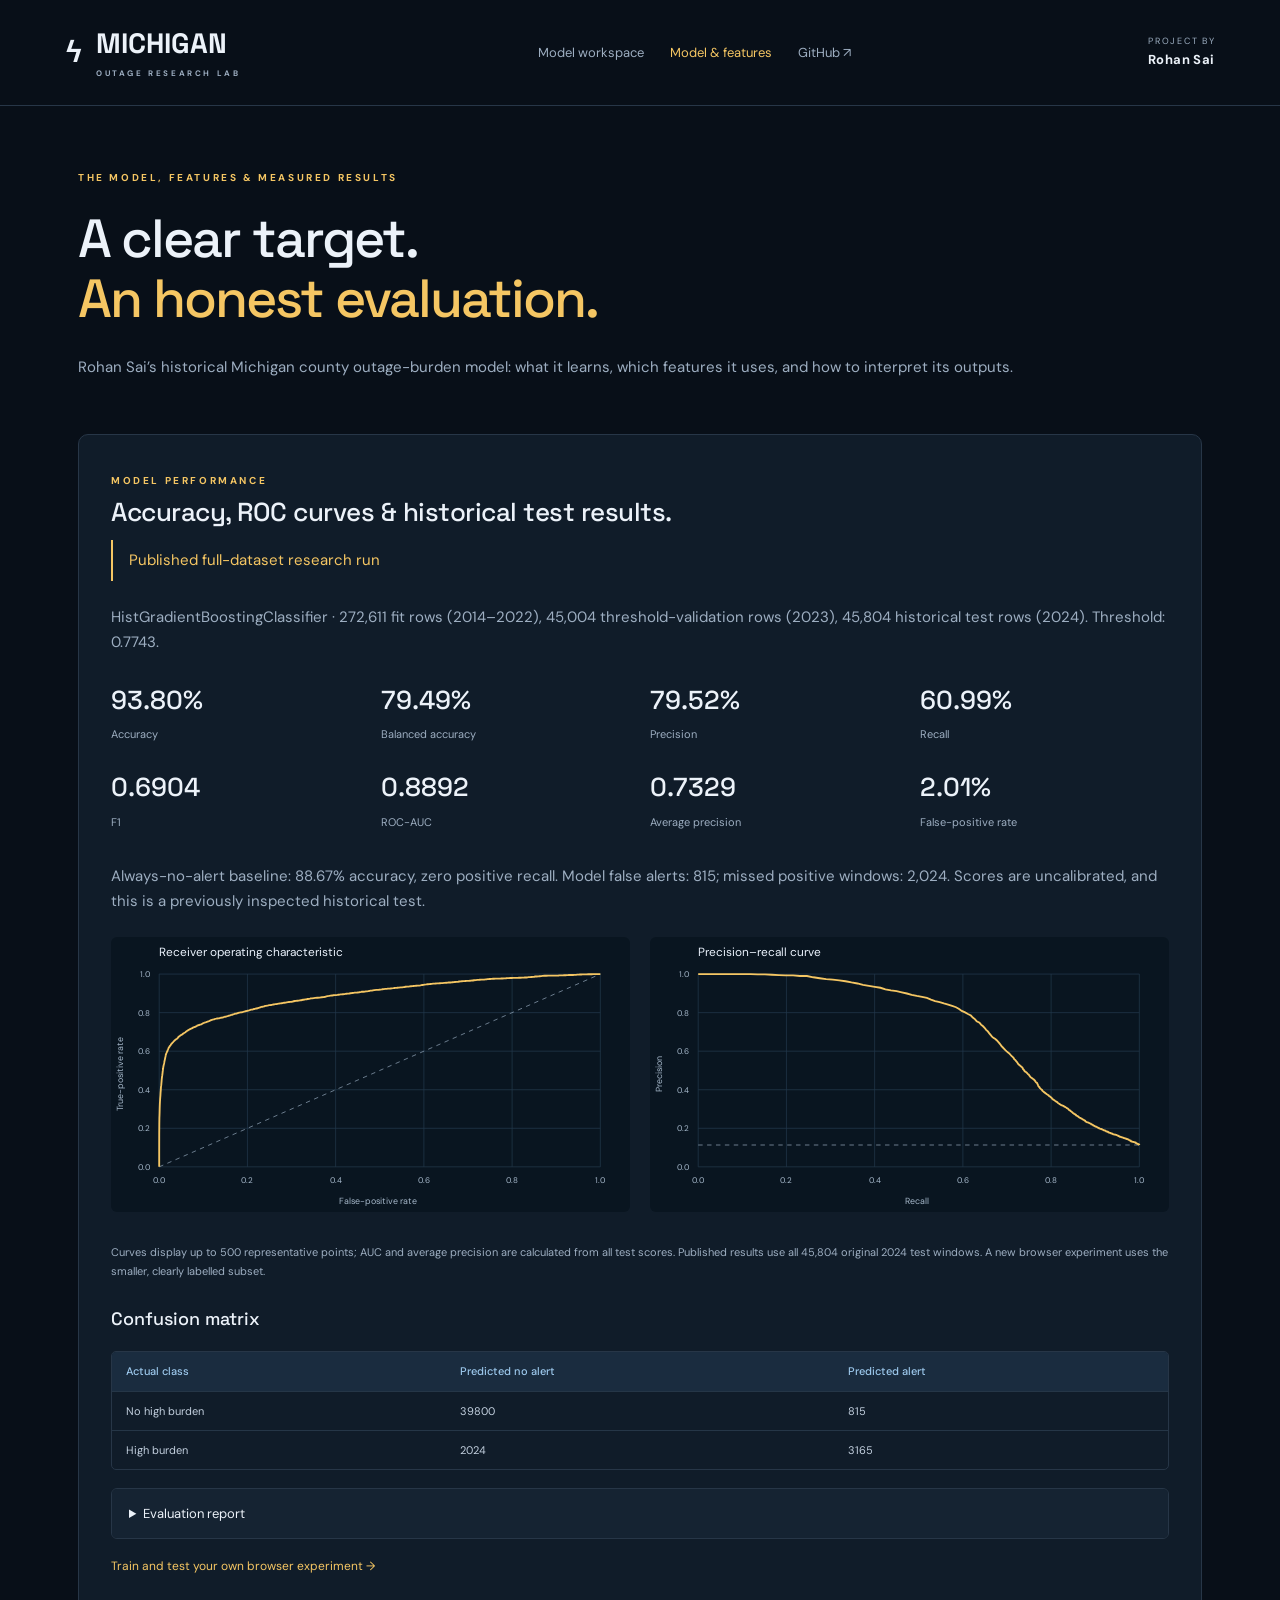
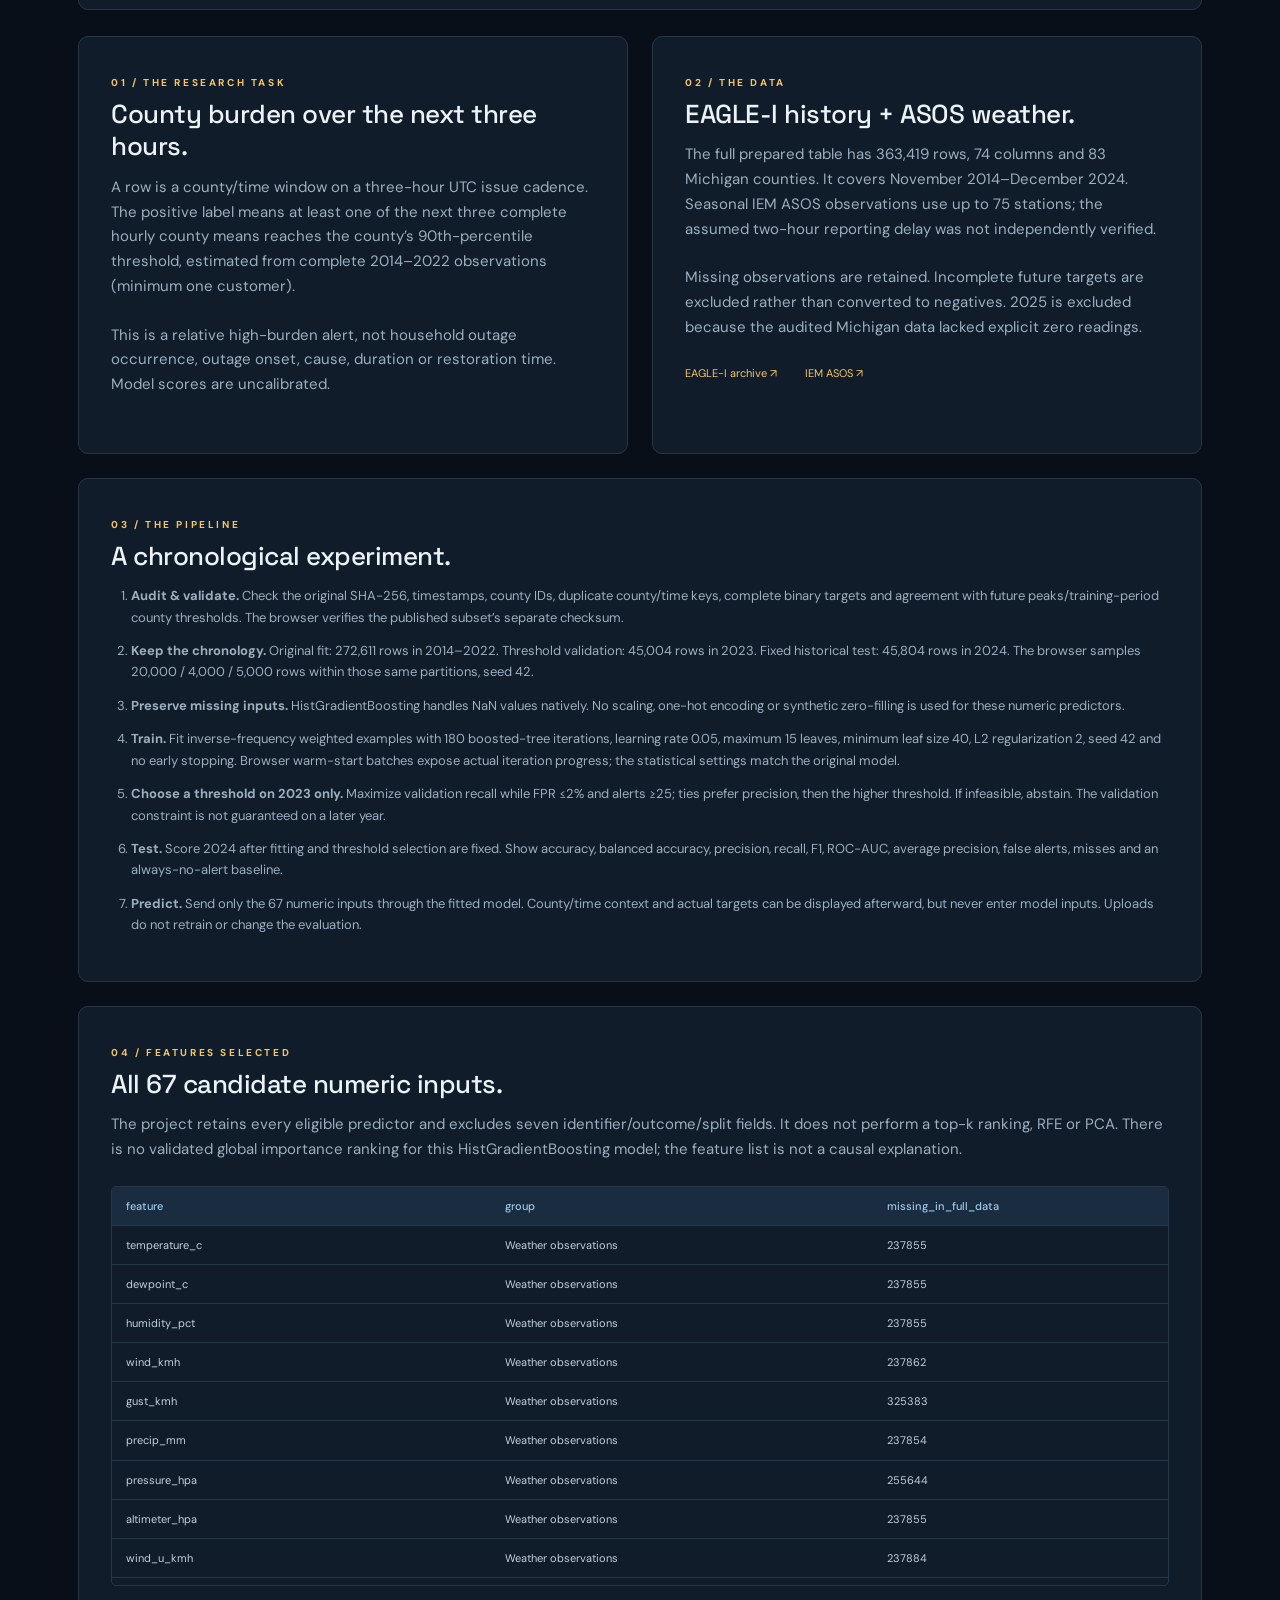
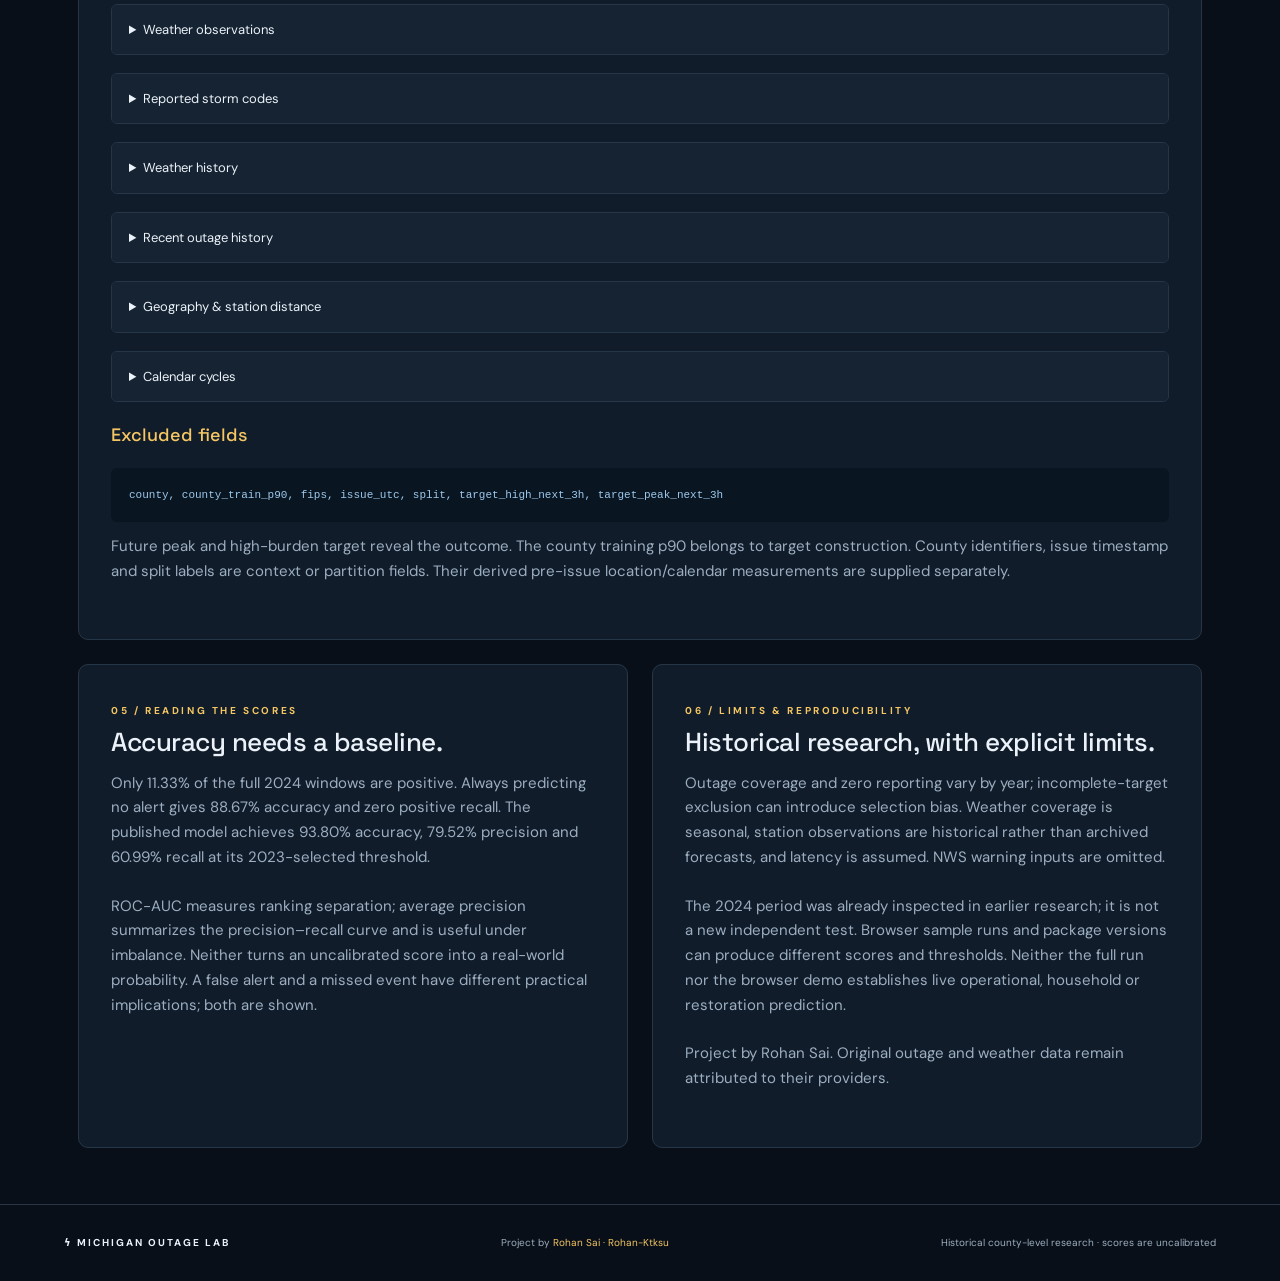
==== docs/model.html @ a51ce9d2 "feat: add Rohan Sai Michigan model workspace and evaluation page" ====
<!doctype html><html lang="en"><head><meta charset="utf-8"><meta name="viewport" content="width=device-width,initial-scale=1"><title>Model & Features · Michigan Outage Lab</title><meta name="description" content="Rohan Sai's Michigan model accuracy, ROC curves, features and evaluation protocol."><link rel="stylesheet" href="site.css"><script src="ui.js" defer></script><script src="model.js" defer></script></head><body><a class="skip" href="#main">Skip to content</a><header><a class="brand" href="./">ϟ <span>MICHIGAN<small>OUTAGE RESEARCH LAB</small></span></a><nav aria-label="Main navigation"><a href="./">Model workspace</a><a class="active" href="model.html">Model & features</a><a href="https://github.com/Rohan-Ktksu/michigan-powercut-model/tree/codex/guided-model-website">GitHub ↗</a></nav><div class="owner">PROJECT BY <b>Rohan Sai</b></div></header><main id="main"><section class="model-hero"><span class="eyebrow">THE MODEL, FEATURES & MEASURED RESULTS</span><h1>A clear target.<br><em>An honest evaluation.</em></h1><p>Rohan Sai’s historical Michigan county outage-burden model: what it learns, which features it uses, and how to interpret its outputs.</p></section>
<section class="panel" id="performance"><span class="eyebrow">MODEL PERFORMANCE</span><h2>Accuracy, ROC curves & historical test results.</h2><p class="success" id="saved-source">Loading results…</p><p id="saved-note"></p><div id="saved-content" hidden><div class="metrics" id="saved-metrics"></div><p id="saved-baseline"></p><div class="chart-pair"><div id="saved-roc"></div><div id="saved-pr"></div></div><p class="note">Curves display up to 500 representative points; AUC and average precision are calculated from all test scores. Published results use all 45,804 original 2024 test windows. A new browser experiment uses the smaller, clearly labelled subset.</p><h3>Confusion matrix</h3><div class="table-scroll" id="saved-confusion"></div><details><summary>Evaluation report</summary><pre class="report" id="saved-report"></pre></details><a class="text-link" href="./#training">Train and test your own browser experiment →</a></div></section>
<div class="article-grid"><section class="panel"><span class="eyebrow">01 / THE RESEARCH TASK</span><h2>County burden over the next three hours.</h2><p>A row is a county/time window on a three-hour UTC issue cadence. The positive label means at least one of the next three complete hourly county means reaches the county’s 90th-percentile threshold, estimated from complete 2014–2022 observations (minimum one customer).</p><p>This is a relative high-burden alert, not household outage occurrence, outage onset, cause, duration or restoration time. Model scores are uncalibrated.</p></section><section class="panel"><span class="eyebrow">02 / THE DATA</span><h2>EAGLE-I history + ASOS weather.</h2><p>The full prepared table has 363,419 rows, 74 columns and 83 Michigan counties. It covers November 2014–December 2024. Seasonal IEM ASOS observations use up to 75 stations; the assumed two-hour reporting delay was not independently verified.</p><p>Missing observations are retained. Incomplete future targets are excluded rather than converted to negatives. 2025 is excluded because the audited Michigan data lacked explicit zero readings.</p><div class="links"><a href="https://doi.org/10.6084/m9.figshare.24237376">EAGLE-I archive ↗</a><a href="https://mesonet.agron.iastate.edu/request/download.phtml">IEM ASOS ↗</a></div></section>
<section class="panel full"><span class="eyebrow">03 / THE PIPELINE</span><h2>A chronological experiment.</h2><ol><li><b>Audit & validate.</b> Check the original SHA-256, timestamps, county IDs, duplicate county/time keys, complete binary targets and agreement with future peaks/training-period county thresholds. The browser verifies the published subset’s separate checksum.</li><li><b>Keep the chronology.</b> Original fit: 272,611 rows in 2014–2022. Threshold validation: 45,004 rows in 2023. Fixed historical test: 45,804 rows in 2024. The browser samples 20,000 / 4,000 / 5,000 rows within those same partitions, seed 42.</li><li><b>Preserve missing inputs.</b> HistGradientBoosting handles NaN values natively. No scaling, one-hot encoding or synthetic zero-filling is used for these numeric predictors.</li><li><b>Train.</b> Fit inverse-frequency weighted examples with 180 boosted-tree iterations, learning rate 0.05, maximum 15 leaves, minimum leaf size 40, L2 regularization 2, seed 42 and no early stopping. Browser warm-start batches expose actual iteration progress; the statistical settings match the original model.</li><li><b>Choose a threshold on 2023 only.</b> Maximize validation recall while FPR ≤2% and alerts ≥25; ties prefer precision, then the higher threshold. If infeasible, abstain. The validation constraint is not guaranteed on a later year.</li><li><b>Test.</b> Score 2024 after fitting and threshold selection are fixed. Show accuracy, balanced accuracy, precision, recall, F1, ROC-AUC, average precision, false alerts, misses and an always-no-alert baseline.</li><li><b>Predict.</b> Send only the 67 numeric inputs through the fitted model. County/time context and actual targets can be displayed afterward, but never enter model inputs. Uploads do not retrain or change the evaluation.</li></ol></section>
<section class="panel full"><span class="eyebrow">04 / FEATURES SELECTED</span><h2>All 67 candidate numeric inputs.</h2><p>The project retains every eligible predictor and excludes seven identifier/outcome/split fields. It does not perform a top-k ranking, RFE or PCA. There is no validated global importance ranking for this HistGradientBoosting model; the feature list is not a causal explanation.</p><div class="table-scroll" id="features" tabindex="0">Loading feature schema…</div><div id="feature-groups"></div><h3>Excluded fields</h3><pre class="plain-code" id="excluded"></pre><p>Future peak and high-burden target reveal the outcome. The county training p90 belongs to target construction. County identifiers, issue timestamp and split labels are context or partition fields. Their derived pre-issue location/calendar measurements are supplied separately.</p></section>
<section class="panel"><span class="eyebrow">05 / READING THE SCORES</span><h2>Accuracy needs a baseline.</h2><p>Only 11.33% of the full 2024 windows are positive. Always predicting no alert gives 88.67% accuracy and zero positive recall. The published model achieves 93.80% accuracy, 79.52% precision and 60.99% recall at its 2023-selected threshold.</p><p>ROC-AUC measures ranking separation; average precision summarizes the precision–recall curve and is useful under imbalance. Neither turns an uncalibrated score into a real-world probability. A false alert and a missed event have different practical implications; both are shown.</p></section><section class="panel"><span class="eyebrow">06 / LIMITS & REPRODUCIBILITY</span><h2>Historical research, with explicit limits.</h2><p>Outage coverage and zero reporting vary by year; incomplete-target exclusion can introduce selection bias. Weather coverage is seasonal, station observations are historical rather than archived forecasts, and latency is assumed. NWS warning inputs are omitted.</p><p>The 2024 period was already inspected in earlier research; it is not a new independent test. Browser sample runs and package versions can produce different scores and thresholds. Neither the full run nor the browser demo establishes live operational, household or restoration prediction.</p><p>Project by Rohan Sai. Original outage and weather data remain attributed to their providers.</p></section></div></main><footer><span>ϟ MICHIGAN OUTAGE LAB</span><p>Project by <a href="https://github.com/Rohan-Ktksu">Rohan Sai · Rohan-Ktksu</a></p><p>Historical county-level research · scores are uncalibrated</p></footer></body></html>
---- docs/site.css ----
@import url('https://fonts.googleapis.com/css2?family=DM+Sans:wght@400;500;600;700&family=Space+Grotesk:wght@400;500;600;700&display=swap');
:root{--bg:#080f18;--panel:#101c29;--line:#273647;--muted:#9daec1;--ink:#ecf2f9;--teal:#64e6c3;--blue:#a6c5fd}*{box-sizing:border-box}html{scroll-behavior:smooth;scroll-padding-top:24px}body{margin:0;background:var(--bg);color:var(--ink);font-family:'DM Sans',system-ui,sans-serif;font-size:15px;line-height:1.65}a{color:var(--teal);text-decoration:none}a:hover{text-decoration:underline}button,a,input,select,summary{touch-action:manipulation}a:focus-visible,button:focus-visible,input:focus-visible,select:focus-visible,summary:focus-visible{outline:3px solid var(--teal);outline-offset:5px}header{max-width:1440px;margin:auto;display:flex;align-items:center;justify-content:space-between;gap:28px;padding:27px 5%;border-bottom:1px solid var(--line)}.brand{font-family:'Space Grotesk',sans-serif;display:flex;gap:14px;align-items:center;font-size:28px;color:var(--ink);font-weight:700;line-height:1.2}.brand small{display:block;font-family:'DM Sans',sans-serif;font-size:8px;letter-spacing:2.6px;color:var(--muted);margin-top:8px}nav{display:flex;gap:26px;font-size:13px}nav a{color:var(--muted)}nav a.active{color:var(--teal)}.owner{font-size:9px;letter-spacing:1.8px;color:var(--muted)}.owner b{display:block;color:var(--ink);font-size:13px;letter-spacing:.4px}main{max-width:1180px;padding:0 28px 56px;margin:auto}.hero{display:grid;grid-template-columns:1.45fr 1fr;gap:90px;padding:80px 0 66px;align-items:center}.eyebrow{font-size:10px;letter-spacing:2.6px;color:var(--teal);font-weight:700}h1,h2,h3,strong{font-family:'Space Grotesk',sans-serif}h1{font-size:clamp(38px,4.2vw,59px);line-height:1.12;letter-spacing:-2px;margin:20px 0 26px;font-weight:500}h1 em{font-style:normal;color:var(--teal)}p{color:var(--muted);margin:12px 0 24px}.hero p{max-width:540px;font-size:15px}.hero-card{background:linear-gradient(145deg,#172d38,#101b2a);border:1px solid #375358;border-radius:14px;padding:30px 34px;box-shadow:0 20px 90px #2ccbac0b}.stat{display:flex;align-items:center;gap:24px;padding:13px 0;border-bottom:1px solid #ffffff10}.stat strong{font-size:44px;font-weight:500;width:62px}.stat span{color:var(--muted);font-size:13px}.hero-card p{font-size:11px;margin:24px 0 0}.button,button{display:inline-flex;justify-content:space-between;align-items:center;gap:30px;border:1px solid transparent;border-radius:6px;background:var(--teal);color:#06251e;font:600 13px 'DM Sans',sans-serif;padding:13px 20px;cursor:pointer;text-decoration:none}.button:hover,button:hover:not(:disabled){filter:brightness(1.08);text-decoration:none}button:disabled{opacity:.38;cursor:not-allowed}.secondary{background:transparent;border-color:#526675;color:var(--ink)}.journey{list-style:none;display:grid;grid-template-columns:repeat(5,1fr);gap:16px;padding:20px 0 34px;margin:0}.journey li{border-top:2px solid var(--line);padding-top:16px;color:#a4b3c4;font-size:11px;letter-spacing:1px}.journey li span{display:block;font-size:13px;color:var(--ink);letter-spacing:0}.journey .current{border-color:var(--teal);color:var(--teal)}.panel{border:1px solid var(--line);border-radius:10px;background:var(--panel);padding:32px;margin:0 0 26px;scroll-margin-top:20px}.section-head{display:flex;gap:18px;align-items:center;margin-bottom:22px}.step{border:1px solid #3d645e;color:var(--teal);border-radius:8px;font:500 18px 'Space Grotesk',sans-serif;padding:9px 12px}.section-head .eyebrow{font-size:9px}h2{font-size:26px;font-weight:500;letter-spacing:-.5px;line-height:1.25;margin:4px 0 0}h3{font-size:18px;font-weight:500}.badge{margin-left:auto;font-size:8px;letter-spacing:1px;border:1px solid #3b515c;border-radius:5px;padding:6px 9px;color:var(--muted);white-space:nowrap}.metrics{display:grid;grid-template-columns:repeat(4,1fr);gap:20px;margin:24px 0 30px}.metrics strong{display:block;color:var(--ink);font-size:26px;font-weight:500}.metrics span{font-size:11px;color:var(--muted)}details{border:1px solid var(--line);border-radius:6px;margin:18px 0;overflow:hidden}summary{padding:14px 17px;cursor:pointer;font-size:13px;color:var(--ink);background:#152332}summary span{font-size:10px;color:var(--muted);margin-left:16px}details>p{padding:0 18px}details>img{display:block;background:white;width:calc(100% - 32px);height:auto;margin:16px}.table-scroll{overflow:auto;max-height:400px;border:1px solid var(--line);border-radius:5px}details .table-scroll{border-radius:0;border:0}table{width:100%;border-collapse:collapse;font-size:11px;white-space:nowrap}th{position:sticky;top:0;background:#1a2c3f;color:var(--blue);font-weight:500;text-align:left;padding:10px 14px;z-index:1}td{padding:10px 14px;border-top:1px solid #253647;color:#c3d0df}tr:hover td{background:#172b39}.links{display:flex;gap:28px;font-size:11px;margin-top:18px}.flow{display:flex;align-items:center;gap:12px;background:#0a1521;padding:18px;border-radius:7px;flex-wrap:wrap;margin:22px 0}.flow span{font-size:11px;color:#cbd9e8}.flow b{color:var(--teal)}.code-header{background:#192b3e;padding:12px 17px;display:flex;justify-content:space-between;align-items:center;font-size:9px;letter-spacing:1px;border:1px solid var(--line);border-radius:6px 6px 0 0}.code-frame{width:100%;height:390px;border:1px solid var(--line);border-top:0;border-radius:0 0 6px 6px;background:#08121c}.text-link{display:block;margin-top:16px;font-size:12px}.progress-box{margin:22px 0;padding:18px;border:1px solid #3d645e;border-radius:6px;background:#0b211f}.progress-box label{font-size:12px;display:block}progress{width:100%;height:10px;accent-color:var(--teal);margin:14px 0}.activity{font-size:11px;color:var(--muted);padding-left:20px;max-height:160px;overflow:auto}.activity li:last-child{color:var(--teal)}.success{color:var(--teal);border-left:2px solid var(--teal);padding:8px 16px}.form-grid{display:grid;grid-template-columns:2fr 2fr 1fr;gap:18px}label{font-size:11px;color:var(--muted)}input,select{width:100%;background:#091520;color:var(--ink);border:1px solid #3a4a5d;border-radius:5px;padding:11px;font-family:inherit;display:block;margin:6px 0 18px}input[type=file]{padding:10px}fieldset{border:0;padding:0;margin:0}fieldset:disabled{opacity:.45}.locked .step{border-color:var(--line);color:var(--muted)}.report{background:#091520;padding:20px;overflow:auto;font-size:11px;color:#c4d4e4;margin:0}.error{background:#3b1820;border:1px solid #b35165;color:#ffbdc8;padding:18px;border-radius:6px;white-space:pre-wrap}.note{font-size:11px;color:var(--muted)}footer{padding:30px 5%;border-top:1px solid var(--line);display:flex;gap:30px;align-items:center;justify-content:space-between;font-size:10px}footer span{font-weight:700;letter-spacing:2px}footer p{margin:0}.skip{position:absolute;left:-9999px}.skip:focus{left:15px;top:10px;background:var(--teal);color:#000;padding:10px;z-index:99}[hidden]{display:none!important}.model-hero{padding:58px 0 30px}.model-hero h1{max-width:780px}.article-grid{display:grid;grid-template-columns:1fr 1fr;gap:24px}.article-grid .panel{margin:0}.article-grid h3{color:var(--teal)}.article-grid ul,.article-grid ol{padding-left:20px;color:var(--muted);font-size:13px}.article-grid li{margin:12px 0}.plain-code{white-space:pre-wrap;overflow-wrap:anywhere;font-size:11px;color:var(--blue);background:#091520;padding:18px;border-radius:6px}.full{grid-column:1/-1}@media(max-width:900px){.hero{gap:35px;padding-top:50px}header{flex-wrap:wrap}nav{order:3;width:100%;justify-content:center}.owner{margin-left:auto}.metrics{grid-template-columns:repeat(2,1fr)}.badge{display:none}.article-grid{grid-template-columns:1fr}}@media(max-width:600px){main{padding:0 16px 30px}.hero{grid-template-columns:1fr;padding:42px 0 32px;gap:30px}.hero-card{padding:22px}.hero-card .stat{display:inline-flex;width:32%;gap:8px;flex-direction:column;align-items:flex-start;border:0}.stat strong{font-size:32px}.stat span{font-size:10px}.hero-card p{margin-top:12px}.hero p{font-size:13px}.panel{padding:22px 17px}.section-head{gap:12px}h2{font-size:22px}.section-head .eyebrow{font-size:8px;letter-spacing:1.5px}.journey{gap:8px}.journey li span{font-size:10px}.metrics{gap:16px}.metrics strong{font-size:23px}.form-grid{grid-template-columns:1fr}.links{flex-direction:column;gap:7px}.code-header{font-size:8px;gap:18px}.code-frame{height:320px}.owner{font-size:8px}.brand{font-size:23px}.brand small{font-size:7px}nav{gap:20px;font-size:11px}footer{flex-direction:column;gap:10px;align-items:flex-start}summary span{display:block;margin:4px 0 0}}

:root{--teal:#f5c663;--blue:#9dc9ed}.chart-pair{display:grid;grid-template-columns:1fr 1fr;gap:20px;margin:24px 0}.chart-pair>div{min-width:0}@media(max-width:800px){.chart-pair{grid-template-columns:1fr}}
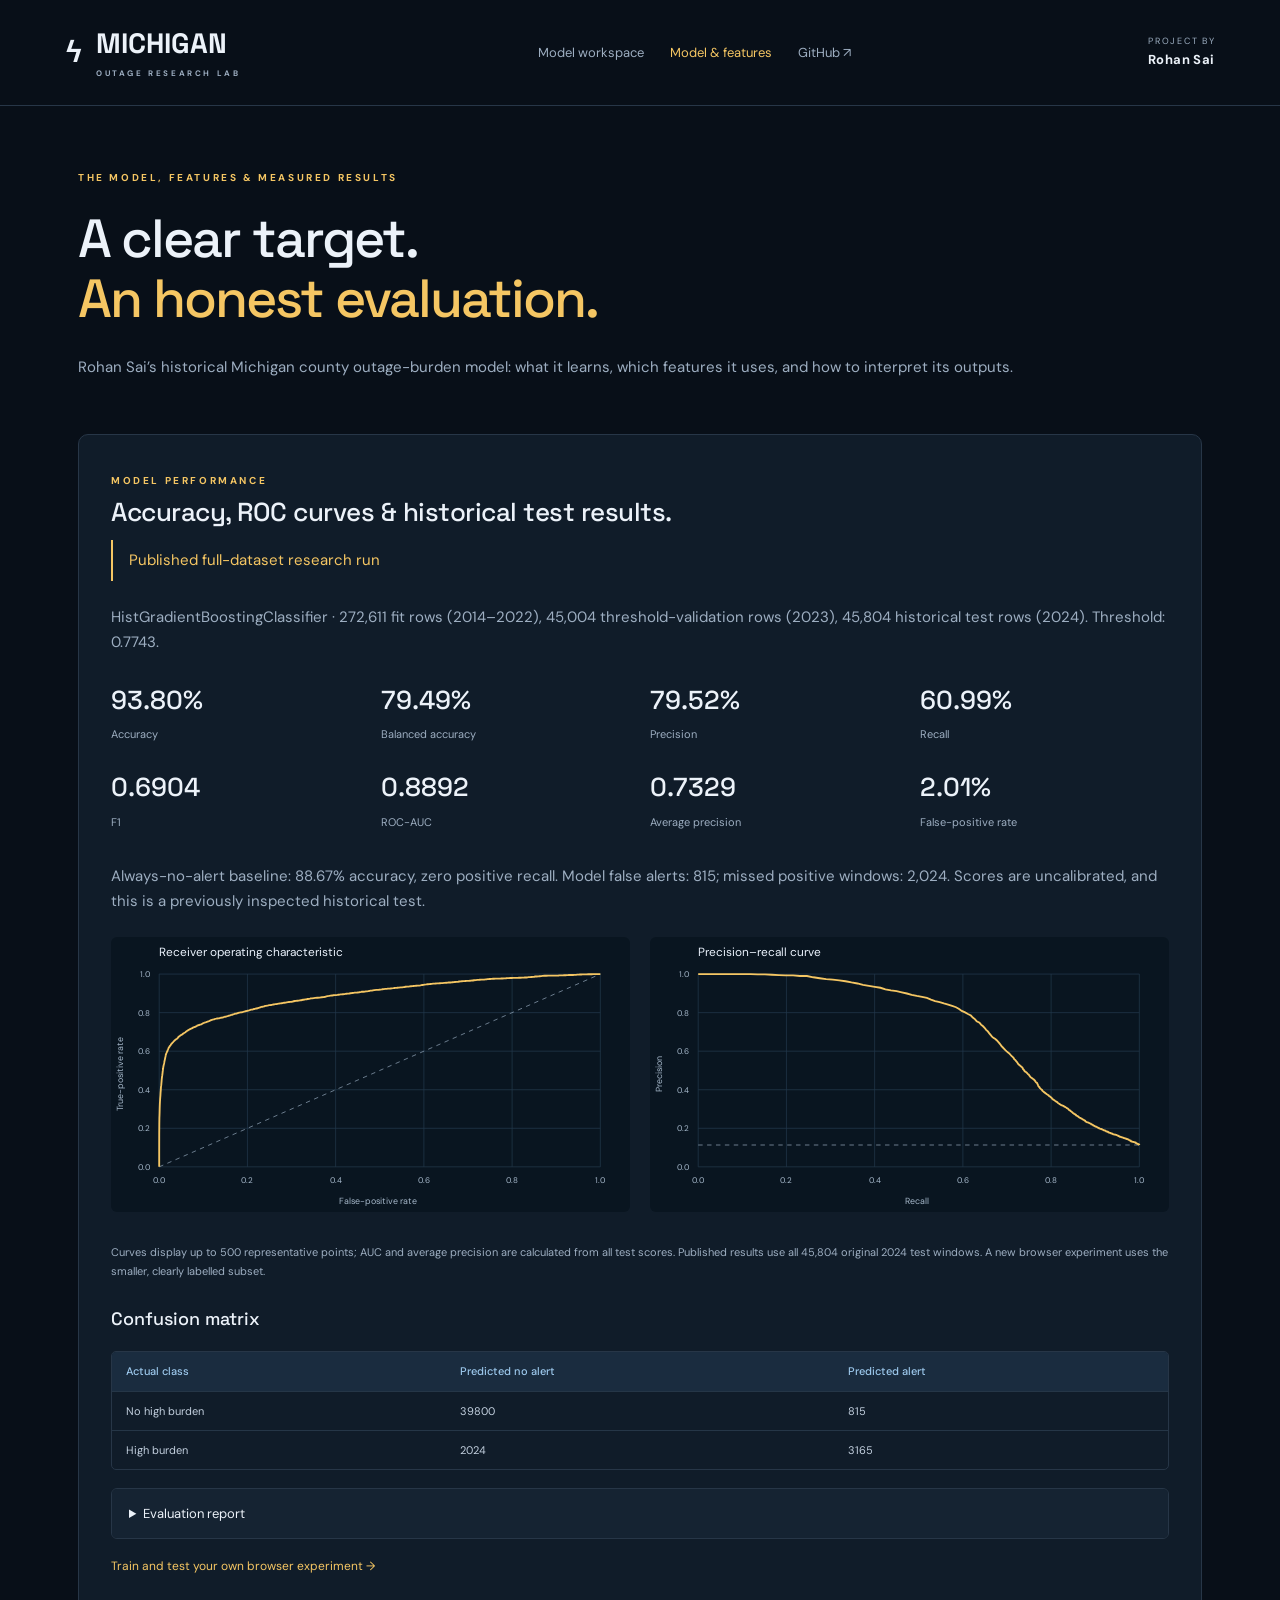
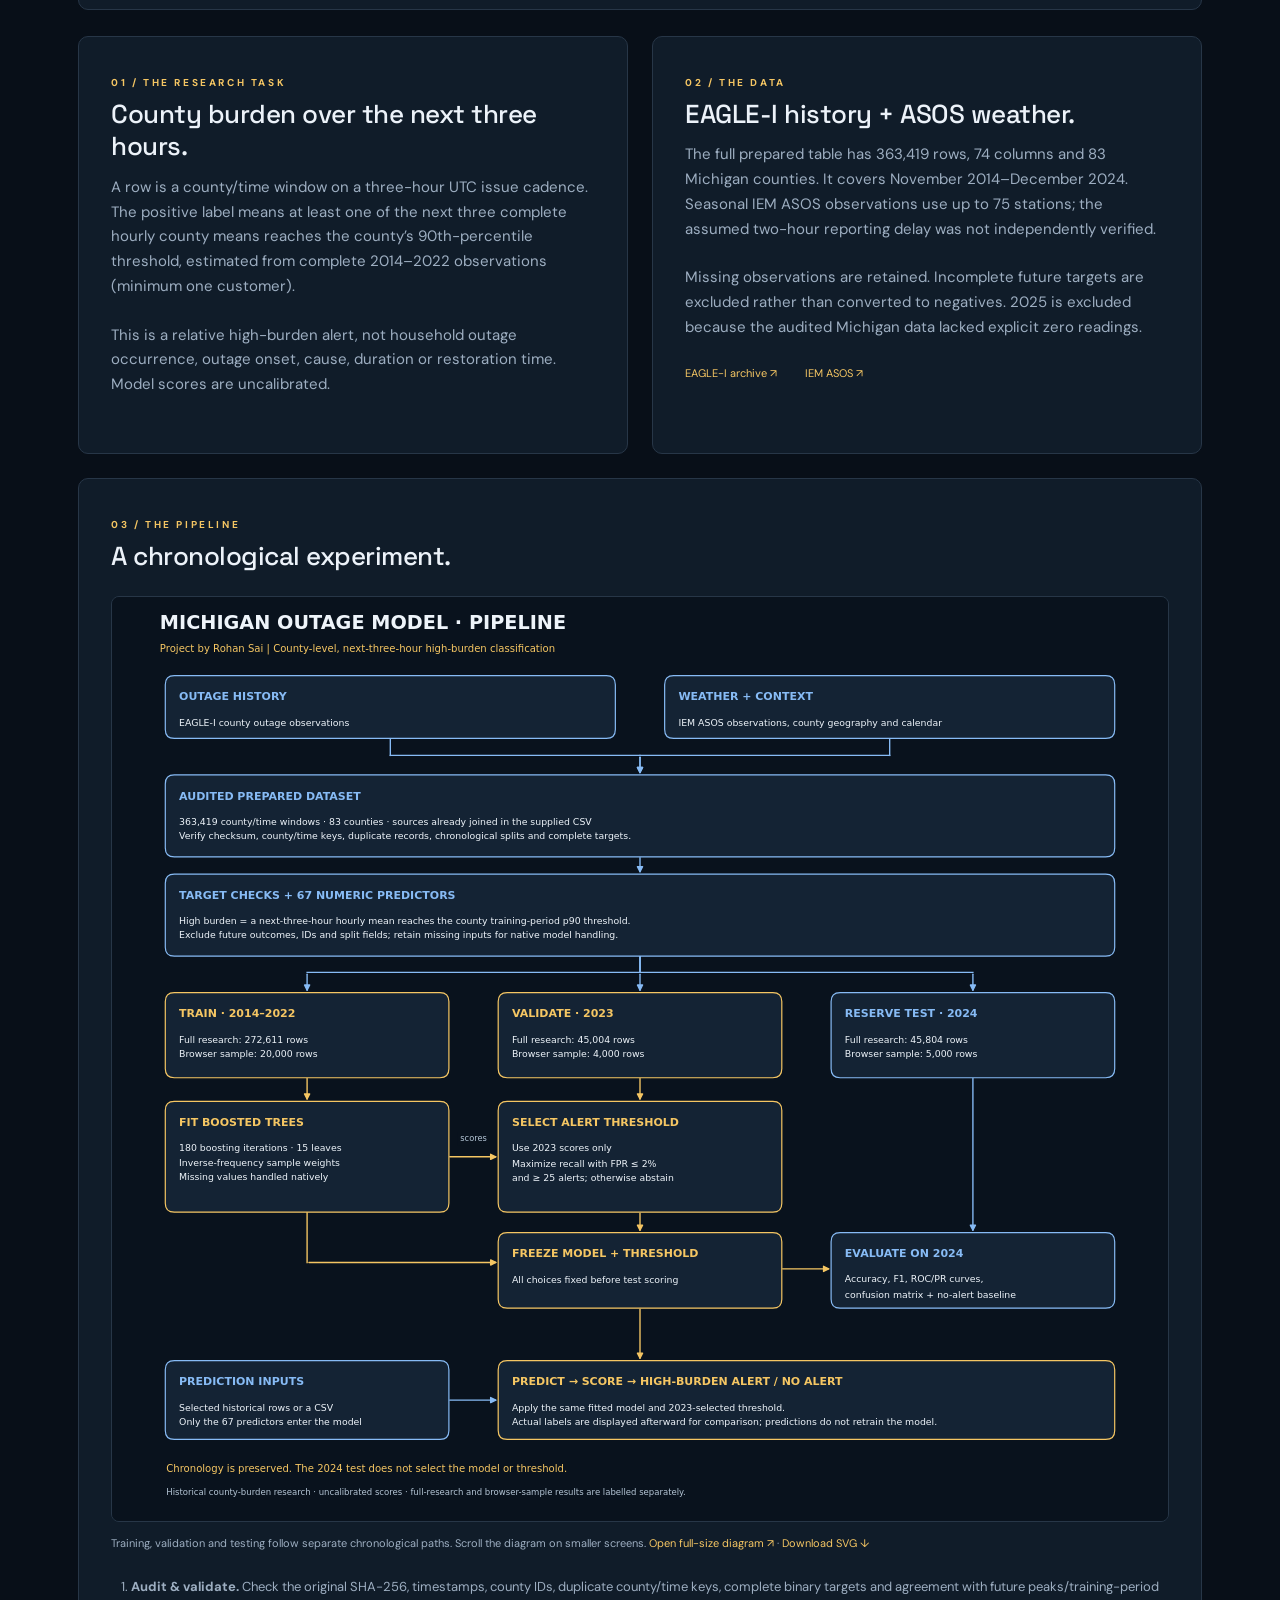
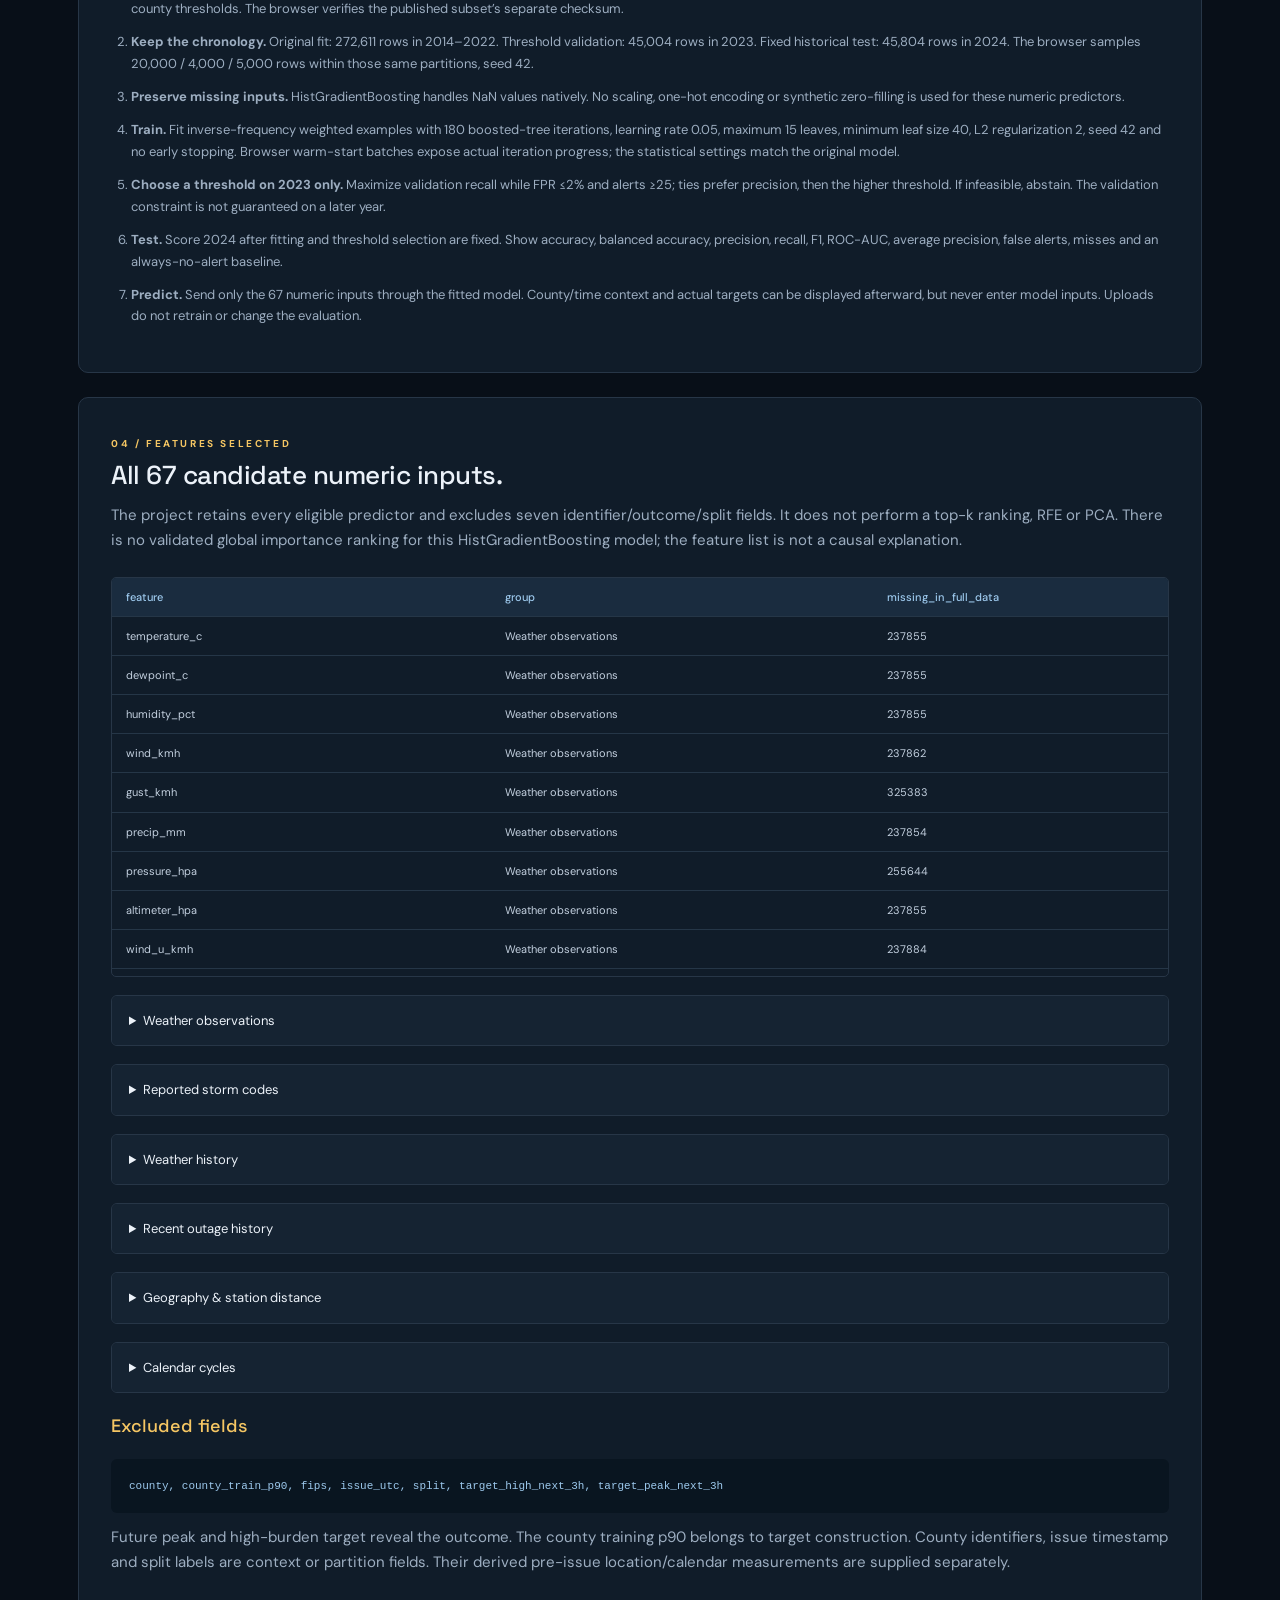
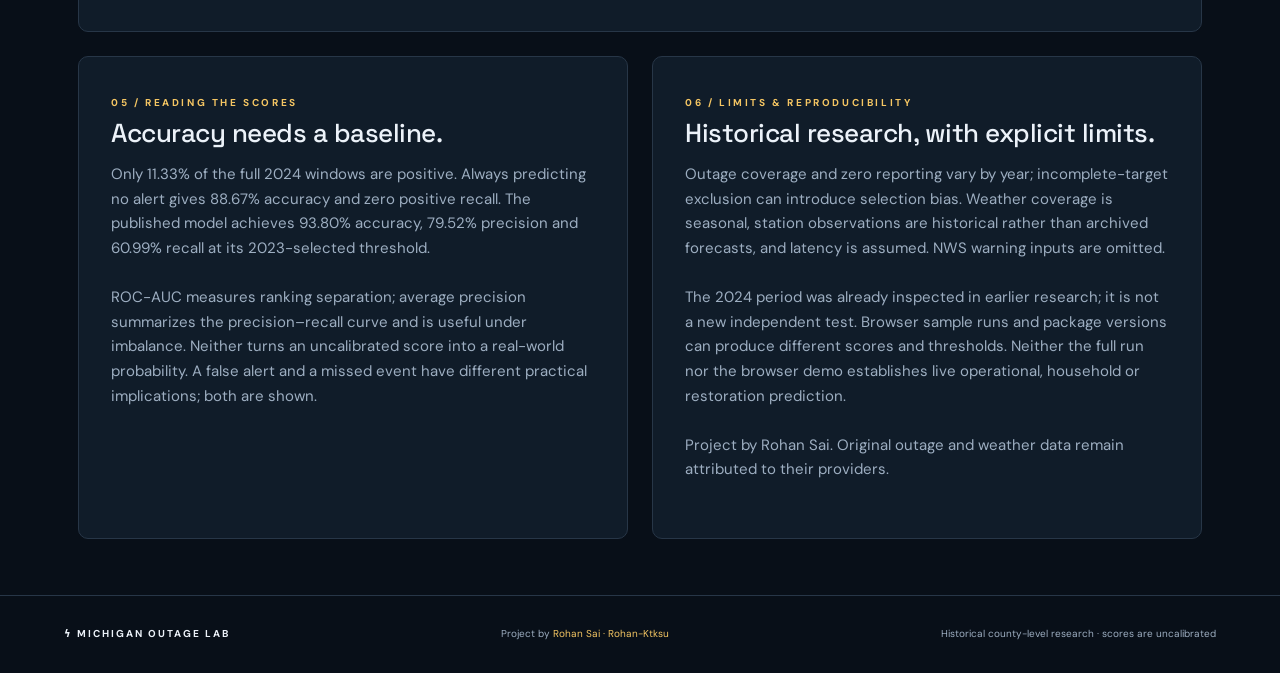
==== commit 496a8ba7: "Add Rohan Sai's chronological model pipeline diagram" ====
--- a/docs/model.html
+++ b/docs/model.html
@@ -1,6 +1,6 @@
-<!doctype html><html lang="en"><head><meta charset="utf-8"><meta name="viewport" content="width=device-width,initial-scale=1"><title>Model & Features · Michigan Outage Lab</title><meta name="description" content="Rohan Sai's Michigan model accuracy, ROC curves, features and evaluation protocol."><link rel="stylesheet" href="site.css"><script src="ui.js" defer></script><script src="model.js" defer></script></head><body><a class="skip" href="#main">Skip to content</a><header><a class="brand" href="./">ϟ <span>MICHIGAN<small>OUTAGE RESEARCH LAB</small></span></a><nav aria-label="Main navigation"><a href="./">Model workspace</a><a class="active" href="model.html">Model & features</a><a href="https://github.com/Rohan-Ktksu/michigan-powercut-model/tree/codex/guided-model-website">GitHub ↗</a></nav><div class="owner">PROJECT BY <b>Rohan Sai</b></div></header><main id="main"><section class="model-hero"><span class="eyebrow">THE MODEL, FEATURES & MEASURED RESULTS</span><h1>A clear target.<br><em>An honest evaluation.</em></h1><p>Rohan Sai’s historical Michigan county outage-burden model: what it learns, which features it uses, and how to interpret its outputs.</p></section>
+<!doctype html><html lang="en"><head><meta charset="utf-8"><meta name="viewport" content="width=device-width,initial-scale=1"><title>Model & Features · Michigan Outage Lab</title><meta name="description" content="Rohan Sai's Michigan model accuracy, ROC curves, features and evaluation protocol."><link rel="stylesheet" href="site.css"><script src="ui.js" defer></script><script src="model.js" defer></script></head><body><a class="skip" href="#main">Skip to content</a><header><a class="brand" href="./">ϟ <span>MICHIGAN<small>OUTAGE RESEARCH LAB</small></span></a><nav aria-label="Main navigation"><a href="./">Model workspace</a><a class="active" href="model.html">Model & features</a><a href="https://github.com/Rohan-Ktksu/michigan-powercut-model/tree/guided-model-website">GitHub ↗</a></nav><div class="owner">PROJECT BY <b>Rohan Sai</b></div></header><main id="main"><section class="model-hero"><span class="eyebrow">THE MODEL, FEATURES & MEASURED RESULTS</span><h1>A clear target.<br><em>An honest evaluation.</em></h1><p>Rohan Sai’s historical Michigan county outage-burden model: what it learns, which features it uses, and how to interpret its outputs.</p></section>
 <section class="panel" id="performance"><span class="eyebrow">MODEL PERFORMANCE</span><h2>Accuracy, ROC curves & historical test results.</h2><p class="success" id="saved-source">Loading results…</p><p id="saved-note"></p><div id="saved-content" hidden><div class="metrics" id="saved-metrics"></div><p id="saved-baseline"></p><div class="chart-pair"><div id="saved-roc"></div><div id="saved-pr"></div></div><p class="note">Curves display up to 500 representative points; AUC and average precision are calculated from all test scores. Published results use all 45,804 original 2024 test windows. A new browser experiment uses the smaller, clearly labelled subset.</p><h3>Confusion matrix</h3><div class="table-scroll" id="saved-confusion"></div><details><summary>Evaluation report</summary><pre class="report" id="saved-report"></pre></details><a class="text-link" href="./#training">Train and test your own browser experiment →</a></div></section>
 <div class="article-grid"><section class="panel"><span class="eyebrow">01 / THE RESEARCH TASK</span><h2>County burden over the next three hours.</h2><p>A row is a county/time window on a three-hour UTC issue cadence. The positive label means at least one of the next three complete hourly county means reaches the county’s 90th-percentile threshold, estimated from complete 2014–2022 observations (minimum one customer).</p><p>This is a relative high-burden alert, not household outage occurrence, outage onset, cause, duration or restoration time. Model scores are uncalibrated.</p></section><section class="panel"><span class="eyebrow">02 / THE DATA</span><h2>EAGLE-I history + ASOS weather.</h2><p>The full prepared table has 363,419 rows, 74 columns and 83 Michigan counties. It covers November 2014–December 2024. Seasonal IEM ASOS observations use up to 75 stations; the assumed two-hour reporting delay was not independently verified.</p><p>Missing observations are retained. Incomplete future targets are excluded rather than converted to negatives. 2025 is excluded because the audited Michigan data lacked explicit zero readings.</p><div class="links"><a href="https://doi.org/10.6084/m9.figshare.24237376">EAGLE-I archive ↗</a><a href="https://mesonet.agron.iastate.edu/request/download.phtml">IEM ASOS ↗</a></div></section>
-<section class="panel full"><span class="eyebrow">03 / THE PIPELINE</span><h2>A chronological experiment.</h2><ol><li><b>Audit & validate.</b> Check the original SHA-256, timestamps, county IDs, duplicate county/time keys, complete binary targets and agreement with future peaks/training-period county thresholds. The browser verifies the published subset’s separate checksum.</li><li><b>Keep the chronology.</b> Original fit: 272,611 rows in 2014–2022. Threshold validation: 45,004 rows in 2023. Fixed historical test: 45,804 rows in 2024. The browser samples 20,000 / 4,000 / 5,000 rows within those same partitions, seed 42.</li><li><b>Preserve missing inputs.</b> HistGradientBoosting handles NaN values natively. No scaling, one-hot encoding or synthetic zero-filling is used for these numeric predictors.</li><li><b>Train.</b> Fit inverse-frequency weighted examples with 180 boosted-tree iterations, learning rate 0.05, maximum 15 leaves, minimum leaf size 40, L2 regularization 2, seed 42 and no early stopping. Browser warm-start batches expose actual iteration progress; the statistical settings match the original model.</li><li><b>Choose a threshold on 2023 only.</b> Maximize validation recall while FPR ≤2% and alerts ≥25; ties prefer precision, then the higher threshold. If infeasible, abstain. The validation constraint is not guaranteed on a later year.</li><li><b>Test.</b> Score 2024 after fitting and threshold selection are fixed. Show accuracy, balanced accuracy, precision, recall, F1, ROC-AUC, average precision, false alerts, misses and an always-no-alert baseline.</li><li><b>Predict.</b> Send only the 67 numeric inputs through the fitted model. County/time context and actual targets can be displayed afterward, but never enter model inputs. Uploads do not retrain or change the evaluation.</li></ol></section>
+<section class="panel full" id="pipeline"><span class="eyebrow">03 / THE PIPELINE</span><h2>A chronological experiment.</h2><figure class="pipeline-diagram"><div class="pipeline-canvas" tabindex="0" role="region" aria-label="Scrollable model pipeline diagram"><img src="pipeline/michigan_pipeline.svg" alt="Michigan model pipeline: audited county and weather data, 67 predictors, chronological train/validation/test branches, boosted-tree fitting, validation-only threshold selection, historical evaluation, and prediction." loading="lazy"></div><figcaption>Training, validation and testing follow separate chronological paths. Scroll the diagram on smaller screens. <a href="pipeline/michigan_pipeline.svg" target="_blank" rel="noopener">Open full-size diagram ↗</a> · <a href="pipeline/michigan_pipeline.svg" download>Download SVG ↓</a></figcaption></figure><ol><li><b>Audit & validate.</b> Check the original SHA-256, timestamps, county IDs, duplicate county/time keys, complete binary targets and agreement with future peaks/training-period county thresholds. The browser verifies the published subset’s separate checksum.</li><li><b>Keep the chronology.</b> Original fit: 272,611 rows in 2014–2022. Threshold validation: 45,004 rows in 2023. Fixed historical test: 45,804 rows in 2024. The browser samples 20,000 / 4,000 / 5,000 rows within those same partitions, seed 42.</li><li><b>Preserve missing inputs.</b> HistGradientBoosting handles NaN values natively. No scaling, one-hot encoding or synthetic zero-filling is used for these numeric predictors.</li><li><b>Train.</b> Fit inverse-frequency weighted examples with 180 boosted-tree iterations, learning rate 0.05, maximum 15 leaves, minimum leaf size 40, L2 regularization 2, seed 42 and no early stopping. Browser warm-start batches expose actual iteration progress; the statistical settings match the original model.</li><li><b>Choose a threshold on 2023 only.</b> Maximize validation recall while FPR ≤2% and alerts ≥25; ties prefer precision, then the higher threshold. If infeasible, abstain. The validation constraint is not guaranteed on a later year.</li><li><b>Test.</b> Score 2024 after fitting and threshold selection are fixed. Show accuracy, balanced accuracy, precision, recall, F1, ROC-AUC, average precision, false alerts, misses and an always-no-alert baseline.</li><li><b>Predict.</b> Send only the 67 numeric inputs through the fitted model. County/time context and actual targets can be displayed afterward, but never enter model inputs. Uploads do not retrain or change the evaluation.</li></ol></section>
 <section class="panel full"><span class="eyebrow">04 / FEATURES SELECTED</span><h2>All 67 candidate numeric inputs.</h2><p>The project retains every eligible predictor and excludes seven identifier/outcome/split fields. It does not perform a top-k ranking, RFE or PCA. There is no validated global importance ranking for this HistGradientBoosting model; the feature list is not a causal explanation.</p><div class="table-scroll" id="features" tabindex="0">Loading feature schema…</div><div id="feature-groups"></div><h3>Excluded fields</h3><pre class="plain-code" id="excluded"></pre><p>Future peak and high-burden target reveal the outcome. The county training p90 belongs to target construction. County identifiers, issue timestamp and split labels are context or partition fields. Their derived pre-issue location/calendar measurements are supplied separately.</p></section>
 <section class="panel"><span class="eyebrow">05 / READING THE SCORES</span><h2>Accuracy needs a baseline.</h2><p>Only 11.33% of the full 2024 windows are positive. Always predicting no alert gives 88.67% accuracy and zero positive recall. The published model achieves 93.80% accuracy, 79.52% precision and 60.99% recall at its 2023-selected threshold.</p><p>ROC-AUC measures ranking separation; average precision summarizes the precision–recall curve and is useful under imbalance. Neither turns an uncalibrated score into a real-world probability. A false alert and a missed event have different practical implications; both are shown.</p></section><section class="panel"><span class="eyebrow">06 / LIMITS & REPRODUCIBILITY</span><h2>Historical research, with explicit limits.</h2><p>Outage coverage and zero reporting vary by year; incomplete-target exclusion can introduce selection bias. Weather coverage is seasonal, station observations are historical rather than archived forecasts, and latency is assumed. NWS warning inputs are omitted.</p><p>The 2024 period was already inspected in earlier research; it is not a new independent test. Browser sample runs and package versions can produce different scores and thresholds. Neither the full run nor the browser demo establishes live operational, household or restoration prediction.</p><p>Project by Rohan Sai. Original outage and weather data remain attributed to their providers.</p></section></div></main><footer><span>ϟ MICHIGAN OUTAGE LAB</span><p>Project by <a href="https://github.com/Rohan-Ktksu">Rohan Sai · Rohan-Ktksu</a></p><p>Historical county-level research · scores are uncalibrated</p></footer></body></html>
--- a/docs/site.css
+++ b/docs/site.css
@@ -2,3 +2,5 @@
 :root{--bg:#080f18;--panel:#101c29;--line:#273647;--muted:#9daec1;--ink:#ecf2f9;--teal:#64e6c3;--blue:#a6c5fd}*{box-sizing:border-box}html{scroll-behavior:smooth;scroll-padding-top:24px}body{margin:0;background:var(--bg);color:var(--ink);font-family:'DM Sans',system-ui,sans-serif;font-size:15px;line-height:1.65}a{color:var(--teal);text-decoration:none}a:hover{text-decoration:underline}button,a,input,select,summary{touch-action:manipulation}a:focus-visible,button:focus-visible,input:focus-visible,select:focus-visible,summary:focus-visible{outline:3px solid var(--teal);outline-offset:5px}header{max-width:1440px;margin:auto;display:flex;align-items:center;justify-content:space-between;gap:28px;padding:27px 5%;border-bottom:1px solid var(--line)}.brand{font-family:'Space Grotesk',sans-serif;display:flex;gap:14px;align-items:center;font-size:28px;color:var(--ink);font-weight:700;line-height:1.2}.brand small{display:block;font-family:'DM Sans',sans-serif;font-size:8px;letter-spacing:2.6px;color:var(--muted);margin-top:8px}nav{display:flex;gap:26px;font-size:13px}nav a{color:var(--muted)}nav a.active{color:var(--teal)}.owner{font-size:9px;letter-spacing:1.8px;color:var(--muted)}.owner b{display:block;color:var(--ink);font-size:13px;letter-spacing:.4px}main{max-width:1180px;padding:0 28px 56px;margin:auto}.hero{display:grid;grid-template-columns:1.45fr 1fr;gap:90px;padding:80px 0 66px;align-items:center}.eyebrow{font-size:10px;letter-spacing:2.6px;color:var(--teal);font-weight:700}h1,h2,h3,strong{font-family:'Space Grotesk',sans-serif}h1{font-size:clamp(38px,4.2vw,59px);line-height:1.12;letter-spacing:-2px;margin:20px 0 26px;font-weight:500}h1 em{font-style:normal;color:var(--teal)}p{color:var(--muted);margin:12px 0 24px}.hero p{max-width:540px;font-size:15px}.hero-card{background:linear-gradient(145deg,#172d38,#101b2a);border:1px solid #375358;border-radius:14px;padding:30px 34px;box-shadow:0 20px 90px #2ccbac0b}.stat{display:flex;align-items:center;gap:24px;padding:13px 0;border-bottom:1px solid #ffffff10}.stat strong{font-size:44px;font-weight:500;width:62px}.stat span{color:var(--muted);font-size:13px}.hero-card p{font-size:11px;margin:24px 0 0}.button,button{display:inline-flex;justify-content:space-between;align-items:center;gap:30px;border:1px solid transparent;border-radius:6px;background:var(--teal);color:#06251e;font:600 13px 'DM Sans',sans-serif;padding:13px 20px;cursor:pointer;text-decoration:none}.button:hover,button:hover:not(:disabled){filter:brightness(1.08);text-decoration:none}button:disabled{opacity:.38;cursor:not-allowed}.secondary{background:transparent;border-color:#526675;color:var(--ink)}.journey{list-style:none;display:grid;grid-template-columns:repeat(5,1fr);gap:16px;padding:20px 0 34px;margin:0}.journey li{border-top:2px solid var(--line);padding-top:16px;color:#a4b3c4;font-size:11px;letter-spacing:1px}.journey li span{display:block;font-size:13px;color:var(--ink);letter-spacing:0}.journey .current{border-color:var(--teal);color:var(--teal)}.panel{border:1px solid var(--line);border-radius:10px;background:var(--panel);padding:32px;margin:0 0 26px;scroll-margin-top:20px}.section-head{display:flex;gap:18px;align-items:center;margin-bottom:22px}.step{border:1px solid #3d645e;color:var(--teal);border-radius:8px;font:500 18px 'Space Grotesk',sans-serif;padding:9px 12px}.section-head .eyebrow{font-size:9px}h2{font-size:26px;font-weight:500;letter-spacing:-.5px;line-height:1.25;margin:4px 0 0}h3{font-size:18px;font-weight:500}.badge{margin-left:auto;font-size:8px;letter-spacing:1px;border:1px solid #3b515c;border-radius:5px;padding:6px 9px;color:var(--muted);white-space:nowrap}.metrics{display:grid;grid-template-columns:repeat(4,1fr);gap:20px;margin:24px 0 30px}.metrics strong{display:block;color:var(--ink);font-size:26px;font-weight:500}.metrics span{font-size:11px;color:var(--muted)}details{border:1px solid var(--line);border-radius:6px;margin:18px 0;overflow:hidden}summary{padding:14px 17px;cursor:pointer;font-size:13px;color:var(--ink);background:#152332}summary span{font-size:10px;color:var(--muted);margin-left:16px}details>p{padding:0 18px}details>img{display:block;background:white;width:calc(100% - 32px);height:auto;margin:16px}.table-scroll{overflow:auto;max-height:400px;border:1px solid var(--line);border-radius:5px}details .table-scroll{border-radius:0;border:0}table{width:100%;border-collapse:collapse;font-size:11px;white-space:nowrap}th{position:sticky;top:0;background:#1a2c3f;color:var(--blue);font-weight:500;text-align:left;padding:10px 14px;z-index:1}td{padding:10px 14px;border-top:1px solid #253647;color:#c3d0df}tr:hover td{background:#172b39}.links{display:flex;gap:28px;font-size:11px;margin-top:18px}.flow{display:flex;align-items:center;gap:12px;background:#0a1521;padding:18px;border-radius:7px;flex-wrap:wrap;margin:22px 0}.flow span{font-size:11px;color:#cbd9e8}.flow b{color:var(--teal)}.code-header{background:#192b3e;padding:12px 17px;display:flex;justify-content:space-between;align-items:center;font-size:9px;letter-spacing:1px;border:1px solid var(--line);border-radius:6px 6px 0 0}.code-frame{width:100%;height:390px;border:1px solid var(--line);border-top:0;border-radius:0 0 6px 6px;background:#08121c}.text-link{display:block;margin-top:16px;font-size:12px}.progress-box{margin:22px 0;padding:18px;border:1px solid #3d645e;border-radius:6px;background:#0b211f}.progress-box label{font-size:12px;display:block}progress{width:100%;height:10px;accent-color:var(--teal);margin:14px 0}.activity{font-size:11px;color:var(--muted);padding-left:20px;max-height:160px;overflow:auto}.activity li:last-child{color:var(--teal)}.success{color:var(--teal);border-left:2px solid var(--teal);padding:8px 16px}.form-grid{display:grid;grid-template-columns:2fr 2fr 1fr;gap:18px}label{font-size:11px;color:var(--muted)}input,select{width:100%;background:#091520;color:var(--ink);border:1px solid #3a4a5d;border-radius:5px;padding:11px;font-family:inherit;display:block;margin:6px 0 18px}input[type=file]{padding:10px}fieldset{border:0;padding:0;margin:0}fieldset:disabled{opacity:.45}.locked .step{border-color:var(--line);color:var(--muted)}.report{background:#091520;padding:20px;overflow:auto;font-size:11px;color:#c4d4e4;margin:0}.error{background:#3b1820;border:1px solid #b35165;color:#ffbdc8;padding:18px;border-radius:6px;white-space:pre-wrap}.note{font-size:11px;color:var(--muted)}footer{padding:30px 5%;border-top:1px solid var(--line);display:flex;gap:30px;align-items:center;justify-content:space-between;font-size:10px}footer span{font-weight:700;letter-spacing:2px}footer p{margin:0}.skip{position:absolute;left:-9999px}.skip:focus{left:15px;top:10px;background:var(--teal);color:#000;padding:10px;z-index:99}[hidden]{display:none!important}.model-hero{padding:58px 0 30px}.model-hero h1{max-width:780px}.article-grid{display:grid;grid-template-columns:1fr 1fr;gap:24px}.article-grid .panel{margin:0}.article-grid h3{color:var(--teal)}.article-grid ul,.article-grid ol{padding-left:20px;color:var(--muted);font-size:13px}.article-grid li{margin:12px 0}.plain-code{white-space:pre-wrap;overflow-wrap:anywhere;font-size:11px;color:var(--blue);background:#091520;padding:18px;border-radius:6px}.full{grid-column:1/-1}@media(max-width:900px){.hero{gap:35px;padding-top:50px}header{flex-wrap:wrap}nav{order:3;width:100%;justify-content:center}.owner{margin-left:auto}.metrics{grid-template-columns:repeat(2,1fr)}.badge{display:none}.article-grid{grid-template-columns:1fr}}@media(max-width:600px){main{padding:0 16px 30px}.hero{grid-template-columns:1fr;padding:42px 0 32px;gap:30px}.hero-card{padding:22px}.hero-card .stat{display:inline-flex;width:32%;gap:8px;flex-direction:column;align-items:flex-start;border:0}.stat strong{font-size:32px}.stat span{font-size:10px}.hero-card p{margin-top:12px}.hero p{font-size:13px}.panel{padding:22px 17px}.section-head{gap:12px}h2{font-size:22px}.section-head .eyebrow{font-size:8px;letter-spacing:1.5px}.journey{gap:8px}.journey li span{font-size:10px}.metrics{gap:16px}.metrics strong{font-size:23px}.form-grid{grid-template-columns:1fr}.links{flex-direction:column;gap:7px}.code-header{font-size:8px;gap:18px}.code-frame{height:320px}.owner{font-size:8px}.brand{font-size:23px}.brand small{font-size:7px}nav{gap:20px;font-size:11px}footer{flex-direction:column;gap:10px;align-items:flex-start}summary span{display:block;margin:4px 0 0}}
 
 :root{--teal:#f5c663;--blue:#9dc9ed}.chart-pair{display:grid;grid-template-columns:1fr 1fr;gap:20px;margin:24px 0}.chart-pair>div{min-width:0}@media(max-width:800px){.chart-pair{grid-template-columns:1fr}}
+
+.pipeline-diagram{margin:24px 0}.pipeline-canvas{overflow-x:auto}.pipeline-canvas:focus-visible{outline:2px solid var(--teal);outline-offset:4px}.pipeline-diagram img{display:block;width:100%;min-width:900px;height:auto;border:1px solid var(--line);border-radius:8px}.pipeline-diagram figcaption{font-size:11px;color:var(--muted);margin-top:12px}.pipeline-diagram figcaption a{white-space:nowrap}
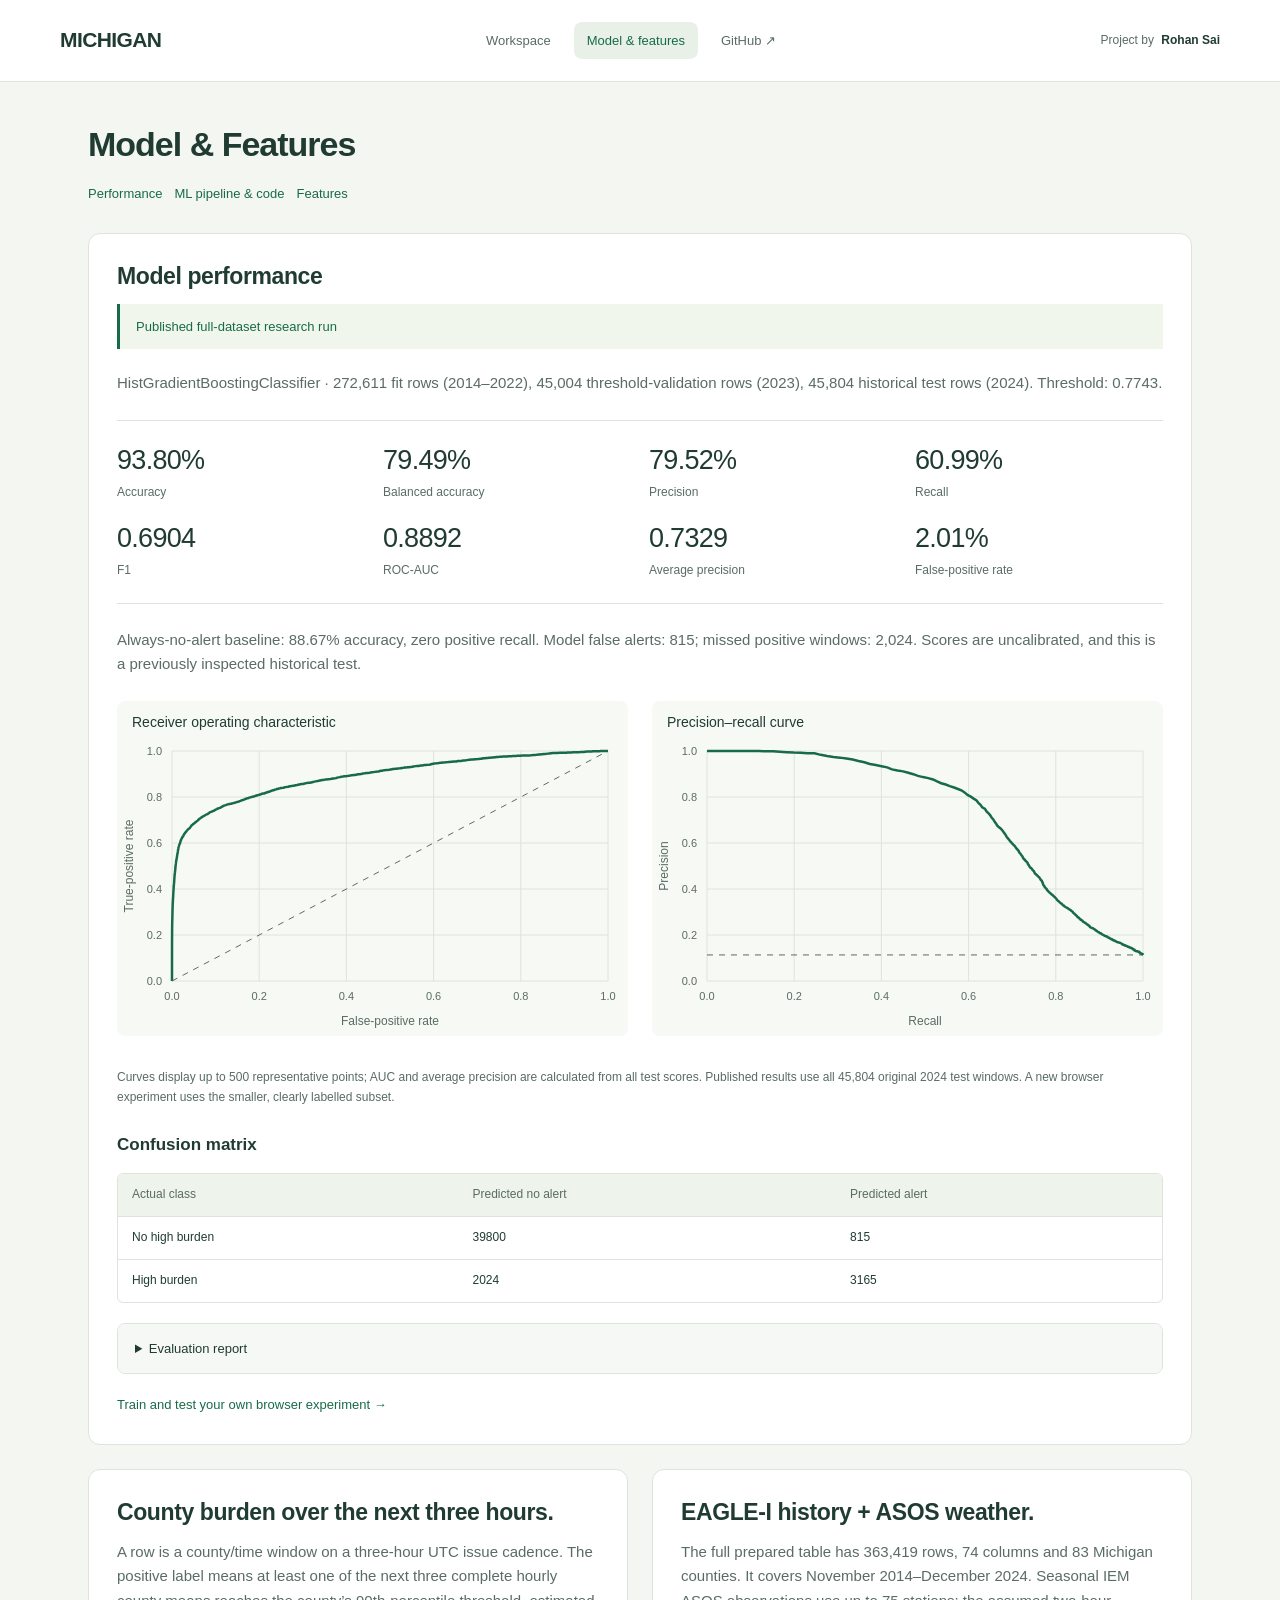
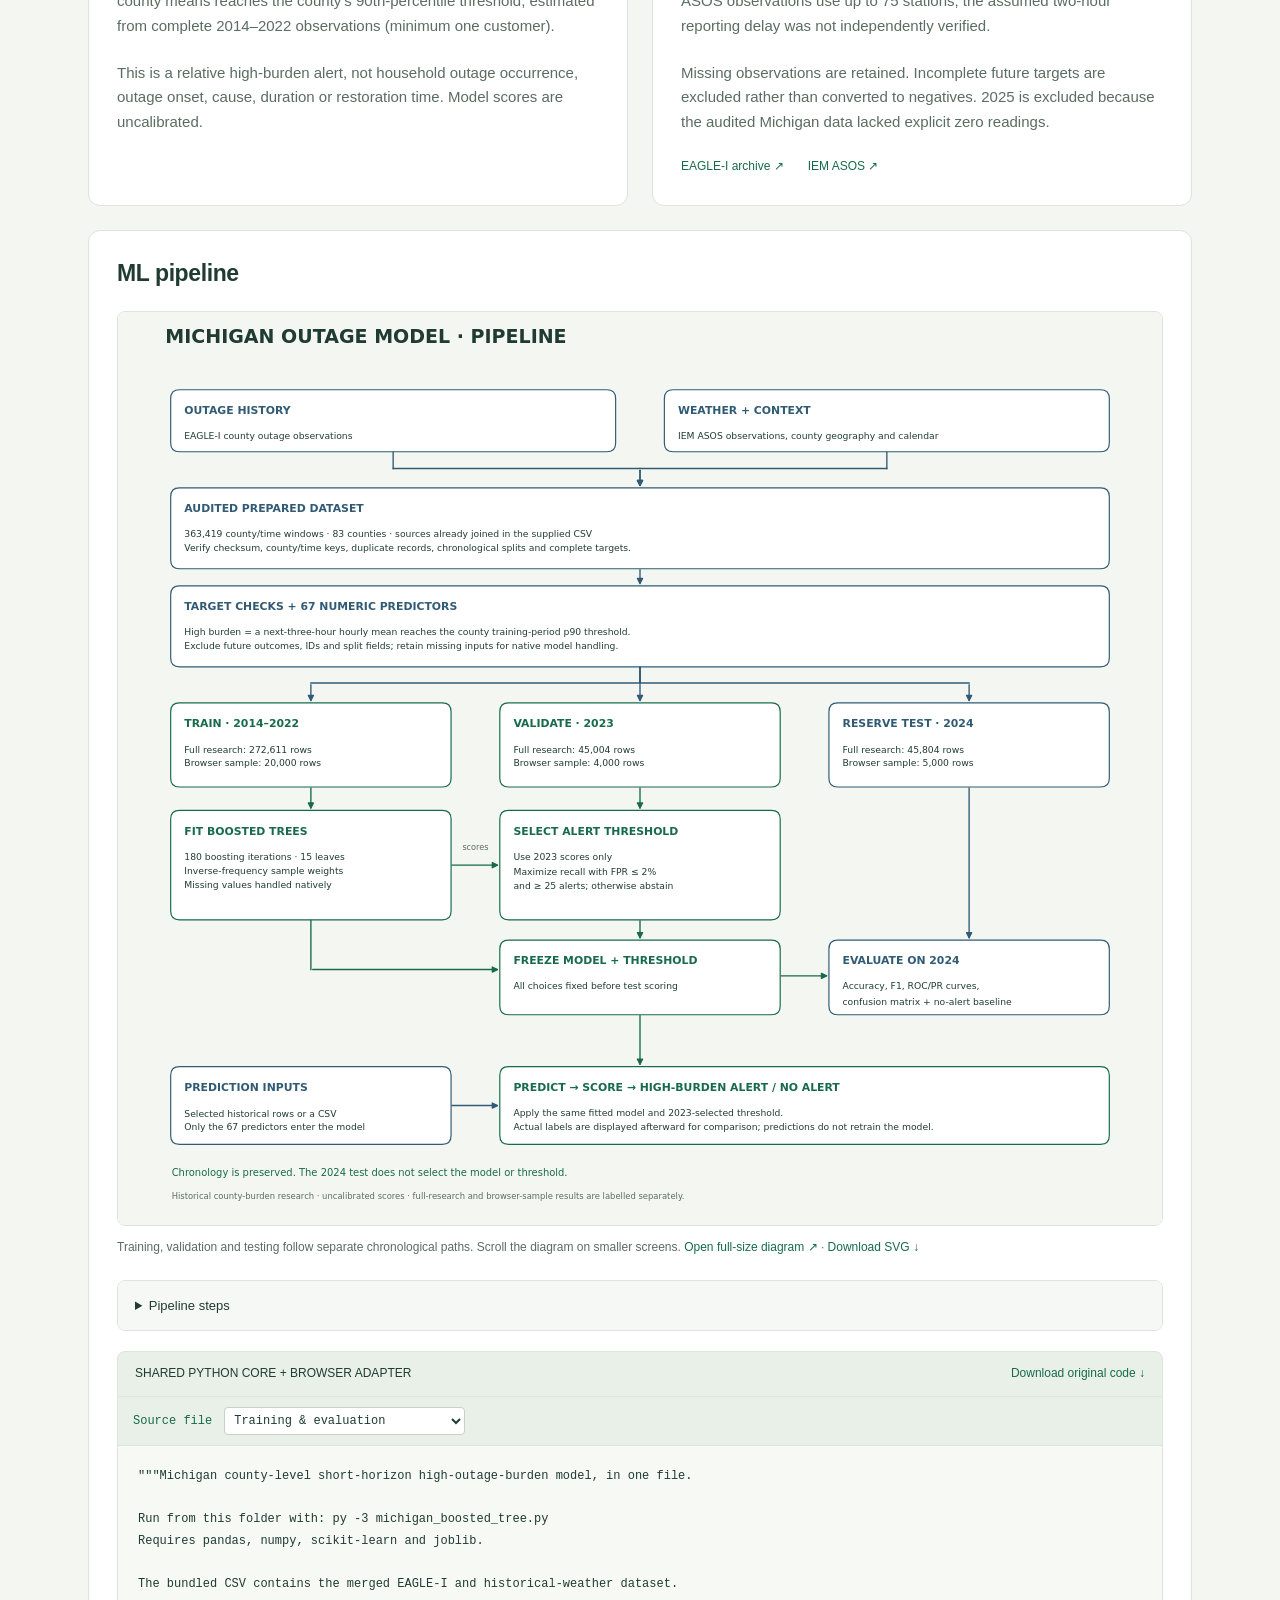
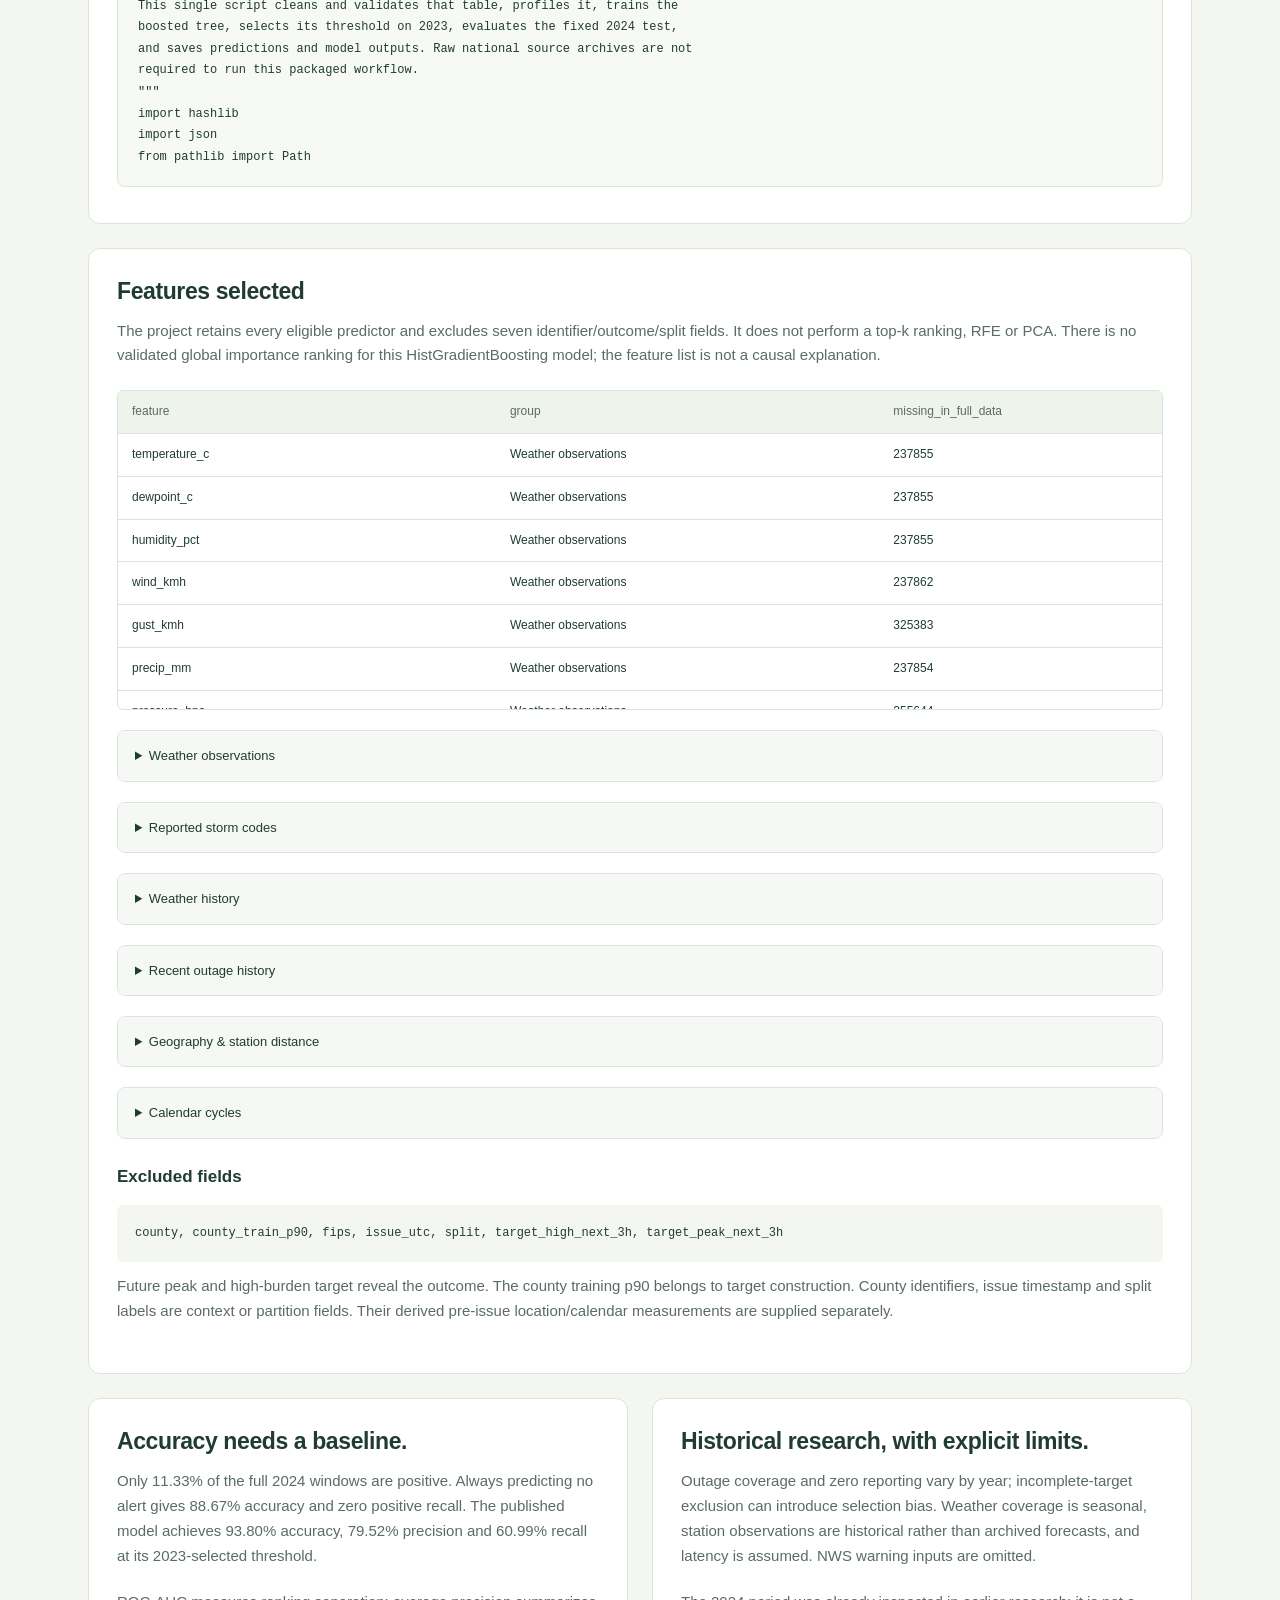
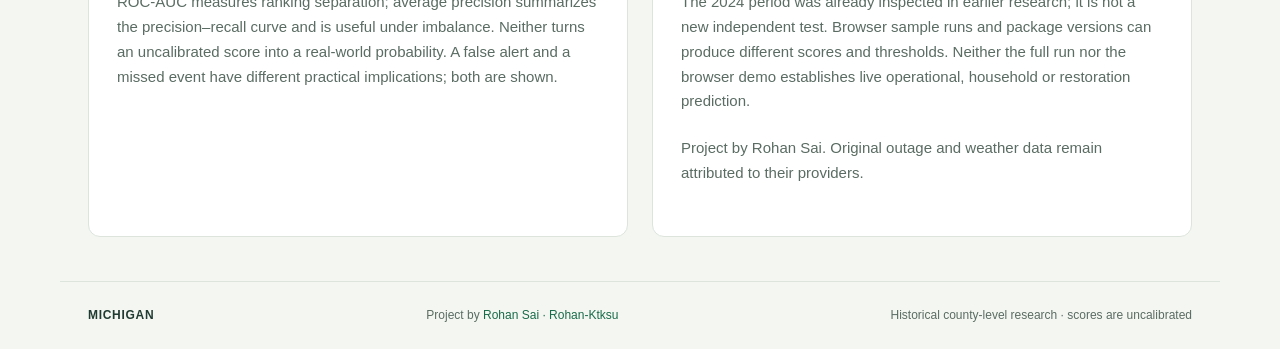
==== commit 6da9f093: "Apply clean light design and move pipeline to Model & Features" ====
--- a/docs/model.html
+++ b/docs/model.html
@@ -1,6 +1,6 @@
-<!doctype html><html lang="en"><head><meta charset="utf-8"><meta name="viewport" content="width=device-width,initial-scale=1"><title>Model & Features · Michigan Outage Lab</title><meta name="description" content="Rohan Sai's Michigan model accuracy, ROC curves, features and evaluation protocol."><link rel="stylesheet" href="site.css"><script src="ui.js" defer></script><script src="model.js" defer></script></head><body><a class="skip" href="#main">Skip to content</a><header><a class="brand" href="./">ϟ <span>MICHIGAN<small>OUTAGE RESEARCH LAB</small></span></a><nav aria-label="Main navigation"><a href="./">Model workspace</a><a class="active" href="model.html">Model & features</a><a href="https://github.com/Rohan-Ktksu/michigan-powercut-model/tree/guided-model-website">GitHub ↗</a></nav><div class="owner">PROJECT BY <b>Rohan Sai</b></div></header><main id="main"><section class="model-hero"><span class="eyebrow">THE MODEL, FEATURES & MEASURED RESULTS</span><h1>A clear target.<br><em>An honest evaluation.</em></h1><p>Rohan Sai’s historical Michigan county outage-burden model: what it learns, which features it uses, and how to interpret its outputs.</p></section>
-<section class="panel" id="performance"><span class="eyebrow">MODEL PERFORMANCE</span><h2>Accuracy, ROC curves & historical test results.</h2><p class="success" id="saved-source">Loading results…</p><p id="saved-note"></p><div id="saved-content" hidden><div class="metrics" id="saved-metrics"></div><p id="saved-baseline"></p><div class="chart-pair"><div id="saved-roc"></div><div id="saved-pr"></div></div><p class="note">Curves display up to 500 representative points; AUC and average precision are calculated from all test scores. Published results use all 45,804 original 2024 test windows. A new browser experiment uses the smaller, clearly labelled subset.</p><h3>Confusion matrix</h3><div class="table-scroll" id="saved-confusion"></div><details><summary>Evaluation report</summary><pre class="report" id="saved-report"></pre></details><a class="text-link" href="./#training">Train and test your own browser experiment →</a></div></section>
-<div class="article-grid"><section class="panel"><span class="eyebrow">01 / THE RESEARCH TASK</span><h2>County burden over the next three hours.</h2><p>A row is a county/time window on a three-hour UTC issue cadence. The positive label means at least one of the next three complete hourly county means reaches the county’s 90th-percentile threshold, estimated from complete 2014–2022 observations (minimum one customer).</p><p>This is a relative high-burden alert, not household outage occurrence, outage onset, cause, duration or restoration time. Model scores are uncalibrated.</p></section><section class="panel"><span class="eyebrow">02 / THE DATA</span><h2>EAGLE-I history + ASOS weather.</h2><p>The full prepared table has 363,419 rows, 74 columns and 83 Michigan counties. It covers November 2014–December 2024. Seasonal IEM ASOS observations use up to 75 stations; the assumed two-hour reporting delay was not independently verified.</p><p>Missing observations are retained. Incomplete future targets are excluded rather than converted to negatives. 2025 is excluded because the audited Michigan data lacked explicit zero readings.</p><div class="links"><a href="https://doi.org/10.6084/m9.figshare.24237376">EAGLE-I archive ↗</a><a href="https://mesonet.agron.iastate.edu/request/download.phtml">IEM ASOS ↗</a></div></section>
-<section class="panel full" id="pipeline"><span class="eyebrow">03 / THE PIPELINE</span><h2>A chronological experiment.</h2><figure class="pipeline-diagram"><div class="pipeline-canvas" tabindex="0" role="region" aria-label="Scrollable model pipeline diagram"><img src="pipeline/michigan_pipeline.svg" alt="Michigan model pipeline: audited county and weather data, 67 predictors, chronological train/validation/test branches, boosted-tree fitting, validation-only threshold selection, historical evaluation, and prediction." loading="lazy"></div><figcaption>Training, validation and testing follow separate chronological paths. Scroll the diagram on smaller screens. <a href="pipeline/michigan_pipeline.svg" target="_blank" rel="noopener">Open full-size diagram ↗</a> · <a href="pipeline/michigan_pipeline.svg" download>Download SVG ↓</a></figcaption></figure><ol><li><b>Audit & validate.</b> Check the original SHA-256, timestamps, county IDs, duplicate county/time keys, complete binary targets and agreement with future peaks/training-period county thresholds. The browser verifies the published subset’s separate checksum.</li><li><b>Keep the chronology.</b> Original fit: 272,611 rows in 2014–2022. Threshold validation: 45,004 rows in 2023. Fixed historical test: 45,804 rows in 2024. The browser samples 20,000 / 4,000 / 5,000 rows within those same partitions, seed 42.</li><li><b>Preserve missing inputs.</b> HistGradientBoosting handles NaN values natively. No scaling, one-hot encoding or synthetic zero-filling is used for these numeric predictors.</li><li><b>Train.</b> Fit inverse-frequency weighted examples with 180 boosted-tree iterations, learning rate 0.05, maximum 15 leaves, minimum leaf size 40, L2 regularization 2, seed 42 and no early stopping. Browser warm-start batches expose actual iteration progress; the statistical settings match the original model.</li><li><b>Choose a threshold on 2023 only.</b> Maximize validation recall while FPR ≤2% and alerts ≥25; ties prefer precision, then the higher threshold. If infeasible, abstain. The validation constraint is not guaranteed on a later year.</li><li><b>Test.</b> Score 2024 after fitting and threshold selection are fixed. Show accuracy, balanced accuracy, precision, recall, F1, ROC-AUC, average precision, false alerts, misses and an always-no-alert baseline.</li><li><b>Predict.</b> Send only the 67 numeric inputs through the fitted model. County/time context and actual targets can be displayed afterward, but never enter model inputs. Uploads do not retrain or change the evaluation.</li></ol></section>
-<section class="panel full"><span class="eyebrow">04 / FEATURES SELECTED</span><h2>All 67 candidate numeric inputs.</h2><p>The project retains every eligible predictor and excludes seven identifier/outcome/split fields. It does not perform a top-k ranking, RFE or PCA. There is no validated global importance ranking for this HistGradientBoosting model; the feature list is not a causal explanation.</p><div class="table-scroll" id="features" tabindex="0">Loading feature schema…</div><div id="feature-groups"></div><h3>Excluded fields</h3><pre class="plain-code" id="excluded"></pre><p>Future peak and high-burden target reveal the outcome. The county training p90 belongs to target construction. County identifiers, issue timestamp and split labels are context or partition fields. Their derived pre-issue location/calendar measurements are supplied separately.</p></section>
-<section class="panel"><span class="eyebrow">05 / READING THE SCORES</span><h2>Accuracy needs a baseline.</h2><p>Only 11.33% of the full 2024 windows are positive. Always predicting no alert gives 88.67% accuracy and zero positive recall. The published model achieves 93.80% accuracy, 79.52% precision and 60.99% recall at its 2023-selected threshold.</p><p>ROC-AUC measures ranking separation; average precision summarizes the precision–recall curve and is useful under imbalance. Neither turns an uncalibrated score into a real-world probability. A false alert and a missed event have different practical implications; both are shown.</p></section><section class="panel"><span class="eyebrow">06 / LIMITS & REPRODUCIBILITY</span><h2>Historical research, with explicit limits.</h2><p>Outage coverage and zero reporting vary by year; incomplete-target exclusion can introduce selection bias. Weather coverage is seasonal, station observations are historical rather than archived forecasts, and latency is assumed. NWS warning inputs are omitted.</p><p>The 2024 period was already inspected in earlier research; it is not a new independent test. Browser sample runs and package versions can produce different scores and thresholds. Neither the full run nor the browser demo establishes live operational, household or restoration prediction.</p><p>Project by Rohan Sai. Original outage and weather data remain attributed to their providers.</p></section></div></main><footer><span>ϟ MICHIGAN OUTAGE LAB</span><p>Project by <a href="https://github.com/Rohan-Ktksu">Rohan Sai · Rohan-Ktksu</a></p><p>Historical county-level research · scores are uncalibrated</p></footer></body></html>
+<!doctype html><html lang="en"><head><meta charset="utf-8"><meta name="viewport" content="width=device-width,initial-scale=1"><title>Model & Features · Michigan Outage Lab</title><meta name="description" content="Rohan Sai's Michigan model accuracy, ROC curves, features and evaluation protocol."><link rel="stylesheet" href="site.css"><script src="ui.js" defer></script><script src="model.js" defer></script></head><body><a class="skip" href="#main">Skip to content</a><header><a class="brand" href="./">MICHIGAN</a><nav aria-label="Main navigation"><a class="" href="./">Workspace</a><a class="active" href="model.html">Model &amp; features</a><a href="https://github.com/Rohan-Ktksu/michigan-powercut-model/tree/guided-model-website">GitHub ↗</a></nav><div class="owner">Project by <b>Rohan Sai</b></div></header><main id="main"><section class="model-hero"><h1>Model &amp; Features</h1><nav class="section-links" aria-label="Model sections"><a href="#performance">Performance</a><a href="#pipeline">ML pipeline &amp; code</a><a href="#features-section">Features</a></nav></section>
+<section class="panel" id="performance"><h2>Model performance</h2><p class="success" id="saved-source">Loading results…</p><p id="saved-note"></p><div id="saved-content" hidden><div class="metrics" id="saved-metrics"></div><p id="saved-baseline"></p><div class="chart-pair"><div id="saved-roc"></div><div id="saved-pr"></div></div><p class="note">Curves display up to 500 representative points; AUC and average precision are calculated from all test scores. Published results use all 45,804 original 2024 test windows. A new browser experiment uses the smaller, clearly labelled subset.</p><h3>Confusion matrix</h3><div class="table-scroll" id="saved-confusion"></div><details><summary>Evaluation report</summary><pre class="report" id="saved-report"></pre></details><a class="text-link" href="./#training">Train and test your own browser experiment →</a></div></section>
+<div class="article-grid"><section class="panel"><h2>County burden over the next three hours.</h2><p>A row is a county/time window on a three-hour UTC issue cadence. The positive label means at least one of the next three complete hourly county means reaches the county’s 90th-percentile threshold, estimated from complete 2014–2022 observations (minimum one customer).</p><p>This is a relative high-burden alert, not household outage occurrence, outage onset, cause, duration or restoration time. Model scores are uncalibrated.</p></section><section class="panel"><h2>EAGLE-I history + ASOS weather.</h2><p>The full prepared table has 363,419 rows, 74 columns and 83 Michigan counties. It covers November 2014–December 2024. Seasonal IEM ASOS observations use up to 75 stations; the assumed two-hour reporting delay was not independently verified.</p><p>Missing observations are retained. Incomplete future targets are excluded rather than converted to negatives. 2025 is excluded because the audited Michigan data lacked explicit zero readings.</p><div class="links"><a href="https://doi.org/10.6084/m9.figshare.24237376">EAGLE-I archive ↗</a><a href="https://mesonet.agron.iastate.edu/request/download.phtml">IEM ASOS ↗</a></div></section>
+<section class="panel full" id="pipeline"><h2>ML pipeline</h2><figure class="pipeline-diagram"><div class="pipeline-canvas" tabindex="0" role="region" aria-label="Scrollable model pipeline diagram"><img src="pipeline/michigan_pipeline.svg" alt="Michigan model pipeline: audited county and weather data, 67 predictors, chronological train/validation/test branches, boosted-tree fitting, validation-only threshold selection, historical evaluation, and prediction." loading="lazy"></div><figcaption>Training, validation and testing follow separate chronological paths. Scroll the diagram on smaller screens. <a href="pipeline/michigan_pipeline.svg" target="_blank" rel="noopener">Open full-size diagram ↗</a> · <a href="pipeline/michigan_pipeline.svg" download>Download SVG ↓</a></figcaption></figure><details><summary>Pipeline steps</summary><ol><li><b>Audit & validate.</b> Check the original SHA-256, timestamps, county IDs, duplicate county/time keys, complete binary targets and agreement with future peaks/training-period county thresholds. The browser verifies the published subset’s separate checksum.</li><li><b>Keep the chronology.</b> Original fit: 272,611 rows in 2014–2022. Threshold validation: 45,004 rows in 2023. Fixed historical test: 45,804 rows in 2024. The browser samples 20,000 / 4,000 / 5,000 rows within those same partitions, seed 42.</li><li><b>Preserve missing inputs.</b> HistGradientBoosting handles NaN values natively. No scaling, one-hot encoding or synthetic zero-filling is used for these numeric predictors.</li><li><b>Train.</b> Fit inverse-frequency weighted examples with 180 boosted-tree iterations, learning rate 0.05, maximum 15 leaves, minimum leaf size 40, L2 regularization 2, seed 42 and no early stopping. Browser warm-start batches expose actual iteration progress; the statistical settings match the original model.</li><li><b>Choose a threshold on 2023 only.</b> Maximize validation recall while FPR ≤2% and alerts ≥25; ties prefer precision, then the higher threshold. If infeasible, abstain. The validation constraint is not guaranteed on a later year.</li><li><b>Test.</b> Score 2024 after fitting and threshold selection are fixed. Show accuracy, balanced accuracy, precision, recall, F1, ROC-AUC, average precision, false alerts, misses and an always-no-alert baseline.</li><li><b>Predict.</b> Send only the 67 numeric inputs through the fitted model. County/time context and actual targets can be displayed afterward, but never enter model inputs. Uploads do not retrain or change the evaluation.</li></ol></details><div class="code-header"><span>SHARED PYTHON CORE + BROWSER ADAPTER</span><a href="runtime/michigan_boosted_tree.py" download>Download original code ↓</a></div><iframe src="source.html" title="Scrollable Michigan model Python source" class="code-frame" loading="lazy"></iframe></section>
+<section class="panel full" id="features-section"><h2>Features selected</h2><p>The project retains every eligible predictor and excludes seven identifier/outcome/split fields. It does not perform a top-k ranking, RFE or PCA. There is no validated global importance ranking for this HistGradientBoosting model; the feature list is not a causal explanation.</p><div class="table-scroll" id="features" tabindex="0">Loading feature schema…</div><div id="feature-groups"></div><h3>Excluded fields</h3><pre class="plain-code" id="excluded"></pre><p>Future peak and high-burden target reveal the outcome. The county training p90 belongs to target construction. County identifiers, issue timestamp and split labels are context or partition fields. Their derived pre-issue location/calendar measurements are supplied separately.</p></section>
+<section class="panel"><h2>Accuracy needs a baseline.</h2><p>Only 11.33% of the full 2024 windows are positive. Always predicting no alert gives 88.67% accuracy and zero positive recall. The published model achieves 93.80% accuracy, 79.52% precision and 60.99% recall at its 2023-selected threshold.</p><p>ROC-AUC measures ranking separation; average precision summarizes the precision–recall curve and is useful under imbalance. Neither turns an uncalibrated score into a real-world probability. A false alert and a missed event have different practical implications; both are shown.</p></section><section class="panel"><h2>Historical research, with explicit limits.</h2><p>Outage coverage and zero reporting vary by year; incomplete-target exclusion can introduce selection bias. Weather coverage is seasonal, station observations are historical rather than archived forecasts, and latency is assumed. NWS warning inputs are omitted.</p><p>The 2024 period was already inspected in earlier research; it is not a new independent test. Browser sample runs and package versions can produce different scores and thresholds. Neither the full run nor the browser demo establishes live operational, household or restoration prediction.</p><p>Project by Rohan Sai. Original outage and weather data remain attributed to their providers.</p></section></div></main><footer><span>MICHIGAN</span><p>Project by <a href="https://github.com/Rohan-Ktksu">Rohan Sai · Rohan-Ktksu</a></p><p>Historical county-level research · scores are uncalibrated</p></footer></body></html>
--- a/docs/site.css
+++ b/docs/site.css
@@ -1,6 +1,131 @@
-@import url('https://fonts.googleapis.com/css2?family=DM+Sans:wght@400;500;600;700&family=Space+Grotesk:wght@400;500;600;700&display=swap');
-:root{--bg:#080f18;--panel:#101c29;--line:#273647;--muted:#9daec1;--ink:#ecf2f9;--teal:#64e6c3;--blue:#a6c5fd}*{box-sizing:border-box}html{scroll-behavior:smooth;scroll-padding-top:24px}body{margin:0;background:var(--bg);color:var(--ink);font-family:'DM Sans',system-ui,sans-serif;font-size:15px;line-height:1.65}a{color:var(--teal);text-decoration:none}a:hover{text-decoration:underline}button,a,input,select,summary{touch-action:manipulation}a:focus-visible,button:focus-visible,input:focus-visible,select:focus-visible,summary:focus-visible{outline:3px solid var(--teal);outline-offset:5px}header{max-width:1440px;margin:auto;display:flex;align-items:center;justify-content:space-between;gap:28px;padding:27px 5%;border-bottom:1px solid var(--line)}.brand{font-family:'Space Grotesk',sans-serif;display:flex;gap:14px;align-items:center;font-size:28px;color:var(--ink);font-weight:700;line-height:1.2}.brand small{display:block;font-family:'DM Sans',sans-serif;font-size:8px;letter-spacing:2.6px;color:var(--muted);margin-top:8px}nav{display:flex;gap:26px;font-size:13px}nav a{color:var(--muted)}nav a.active{color:var(--teal)}.owner{font-size:9px;letter-spacing:1.8px;color:var(--muted)}.owner b{display:block;color:var(--ink);font-size:13px;letter-spacing:.4px}main{max-width:1180px;padding:0 28px 56px;margin:auto}.hero{display:grid;grid-template-columns:1.45fr 1fr;gap:90px;padding:80px 0 66px;align-items:center}.eyebrow{font-size:10px;letter-spacing:2.6px;color:var(--teal);font-weight:700}h1,h2,h3,strong{font-family:'Space Grotesk',sans-serif}h1{font-size:clamp(38px,4.2vw,59px);line-height:1.12;letter-spacing:-2px;margin:20px 0 26px;font-weight:500}h1 em{font-style:normal;color:var(--teal)}p{color:var(--muted);margin:12px 0 24px}.hero p{max-width:540px;font-size:15px}.hero-card{background:linear-gradient(145deg,#172d38,#101b2a);border:1px solid #375358;border-radius:14px;padding:30px 34px;box-shadow:0 20px 90px #2ccbac0b}.stat{display:flex;align-items:center;gap:24px;padding:13px 0;border-bottom:1px solid #ffffff10}.stat strong{font-size:44px;font-weight:500;width:62px}.stat span{color:var(--muted);font-size:13px}.hero-card p{font-size:11px;margin:24px 0 0}.button,button{display:inline-flex;justify-content:space-between;align-items:center;gap:30px;border:1px solid transparent;border-radius:6px;background:var(--teal);color:#06251e;font:600 13px 'DM Sans',sans-serif;padding:13px 20px;cursor:pointer;text-decoration:none}.button:hover,button:hover:not(:disabled){filter:brightness(1.08);text-decoration:none}button:disabled{opacity:.38;cursor:not-allowed}.secondary{background:transparent;border-color:#526675;color:var(--ink)}.journey{list-style:none;display:grid;grid-template-columns:repeat(5,1fr);gap:16px;padding:20px 0 34px;margin:0}.journey li{border-top:2px solid var(--line);padding-top:16px;color:#a4b3c4;font-size:11px;letter-spacing:1px}.journey li span{display:block;font-size:13px;color:var(--ink);letter-spacing:0}.journey .current{border-color:var(--teal);color:var(--teal)}.panel{border:1px solid var(--line);border-radius:10px;background:var(--panel);padding:32px;margin:0 0 26px;scroll-margin-top:20px}.section-head{display:flex;gap:18px;align-items:center;margin-bottom:22px}.step{border:1px solid #3d645e;color:var(--teal);border-radius:8px;font:500 18px 'Space Grotesk',sans-serif;padding:9px 12px}.section-head .eyebrow{font-size:9px}h2{font-size:26px;font-weight:500;letter-spacing:-.5px;line-height:1.25;margin:4px 0 0}h3{font-size:18px;font-weight:500}.badge{margin-left:auto;font-size:8px;letter-spacing:1px;border:1px solid #3b515c;border-radius:5px;padding:6px 9px;color:var(--muted);white-space:nowrap}.metrics{display:grid;grid-template-columns:repeat(4,1fr);gap:20px;margin:24px 0 30px}.metrics strong{display:block;color:var(--ink);font-size:26px;font-weight:500}.metrics span{font-size:11px;color:var(--muted)}details{border:1px solid var(--line);border-radius:6px;margin:18px 0;overflow:hidden}summary{padding:14px 17px;cursor:pointer;font-size:13px;color:var(--ink);background:#152332}summary span{font-size:10px;color:var(--muted);margin-left:16px}details>p{padding:0 18px}details>img{display:block;background:white;width:calc(100% - 32px);height:auto;margin:16px}.table-scroll{overflow:auto;max-height:400px;border:1px solid var(--line);border-radius:5px}details .table-scroll{border-radius:0;border:0}table{width:100%;border-collapse:collapse;font-size:11px;white-space:nowrap}th{position:sticky;top:0;background:#1a2c3f;color:var(--blue);font-weight:500;text-align:left;padding:10px 14px;z-index:1}td{padding:10px 14px;border-top:1px solid #253647;color:#c3d0df}tr:hover td{background:#172b39}.links{display:flex;gap:28px;font-size:11px;margin-top:18px}.flow{display:flex;align-items:center;gap:12px;background:#0a1521;padding:18px;border-radius:7px;flex-wrap:wrap;margin:22px 0}.flow span{font-size:11px;color:#cbd9e8}.flow b{color:var(--teal)}.code-header{background:#192b3e;padding:12px 17px;display:flex;justify-content:space-between;align-items:center;font-size:9px;letter-spacing:1px;border:1px solid var(--line);border-radius:6px 6px 0 0}.code-frame{width:100%;height:390px;border:1px solid var(--line);border-top:0;border-radius:0 0 6px 6px;background:#08121c}.text-link{display:block;margin-top:16px;font-size:12px}.progress-box{margin:22px 0;padding:18px;border:1px solid #3d645e;border-radius:6px;background:#0b211f}.progress-box label{font-size:12px;display:block}progress{width:100%;height:10px;accent-color:var(--teal);margin:14px 0}.activity{font-size:11px;color:var(--muted);padding-left:20px;max-height:160px;overflow:auto}.activity li:last-child{color:var(--teal)}.success{color:var(--teal);border-left:2px solid var(--teal);padding:8px 16px}.form-grid{display:grid;grid-template-columns:2fr 2fr 1fr;gap:18px}label{font-size:11px;color:var(--muted)}input,select{width:100%;background:#091520;color:var(--ink);border:1px solid #3a4a5d;border-radius:5px;padding:11px;font-family:inherit;display:block;margin:6px 0 18px}input[type=file]{padding:10px}fieldset{border:0;padding:0;margin:0}fieldset:disabled{opacity:.45}.locked .step{border-color:var(--line);color:var(--muted)}.report{background:#091520;padding:20px;overflow:auto;font-size:11px;color:#c4d4e4;margin:0}.error{background:#3b1820;border:1px solid #b35165;color:#ffbdc8;padding:18px;border-radius:6px;white-space:pre-wrap}.note{font-size:11px;color:var(--muted)}footer{padding:30px 5%;border-top:1px solid var(--line);display:flex;gap:30px;align-items:center;justify-content:space-between;font-size:10px}footer span{font-weight:700;letter-spacing:2px}footer p{margin:0}.skip{position:absolute;left:-9999px}.skip:focus{left:15px;top:10px;background:var(--teal);color:#000;padding:10px;z-index:99}[hidden]{display:none!important}.model-hero{padding:58px 0 30px}.model-hero h1{max-width:780px}.article-grid{display:grid;grid-template-columns:1fr 1fr;gap:24px}.article-grid .panel{margin:0}.article-grid h3{color:var(--teal)}.article-grid ul,.article-grid ol{padding-left:20px;color:var(--muted);font-size:13px}.article-grid li{margin:12px 0}.plain-code{white-space:pre-wrap;overflow-wrap:anywhere;font-size:11px;color:var(--blue);background:#091520;padding:18px;border-radius:6px}.full{grid-column:1/-1}@media(max-width:900px){.hero{gap:35px;padding-top:50px}header{flex-wrap:wrap}nav{order:3;width:100%;justify-content:center}.owner{margin-left:auto}.metrics{grid-template-columns:repeat(2,1fr)}.badge{display:none}.article-grid{grid-template-columns:1fr}}@media(max-width:600px){main{padding:0 16px 30px}.hero{grid-template-columns:1fr;padding:42px 0 32px;gap:30px}.hero-card{padding:22px}.hero-card .stat{display:inline-flex;width:32%;gap:8px;flex-direction:column;align-items:flex-start;border:0}.stat strong{font-size:32px}.stat span{font-size:10px}.hero-card p{margin-top:12px}.hero p{font-size:13px}.panel{padding:22px 17px}.section-head{gap:12px}h2{font-size:22px}.section-head .eyebrow{font-size:8px;letter-spacing:1.5px}.journey{gap:8px}.journey li span{font-size:10px}.metrics{gap:16px}.metrics strong{font-size:23px}.form-grid{grid-template-columns:1fr}.links{flex-direction:column;gap:7px}.code-header{font-size:8px;gap:18px}.code-frame{height:320px}.owner{font-size:8px}.brand{font-size:23px}.brand small{font-size:7px}nav{gap:20px;font-size:11px}footer{flex-direction:column;gap:10px;align-items:flex-start}summary span{display:block;margin:4px 0 0}}
-
-:root{--teal:#f5c663;--blue:#9dc9ed}.chart-pair{display:grid;grid-template-columns:1fr 1fr;gap:20px;margin:24px 0}.chart-pair>div{min-width:0}@media(max-width:800px){.chart-pair{grid-template-columns:1fr}}
-
-.pipeline-diagram{margin:24px 0}.pipeline-canvas{overflow-x:auto}.pipeline-canvas:focus-visible{outline:2px solid var(--teal);outline-offset:4px}.pipeline-diagram img{display:block;width:100%;min-width:900px;height:auto;border:1px solid var(--line);border-radius:8px}.pipeline-diagram figcaption{font-size:11px;color:var(--muted);margin-top:12px}.pipeline-diagram figcaption a{white-space:nowrap}
+:root {
+  color-scheme: light;
+  --bg:#f4f6f2; --panel:#fff; --line:#dce4dc; --muted:#5a6c63;
+  --ink:#203c32; --teal:#186b4a; --blue:#315b75; --soft:#e8f0e8;
+}
+* { box-sizing:border-box }
+html { scroll-behavior:smooth; scroll-padding-top:24px }
+body { margin:0; background:var(--bg); color:var(--ink); font:15px/1.65 Arial,sans-serif }
+a { color:var(--teal); text-decoration:none }
+a:hover { text-decoration:underline }
+button,a,input,select,summary { touch-action:manipulation }
+:focus-visible { outline:3px solid var(--teal); outline-offset:4px }
+header { display:flex; align-items:center; justify-content:space-between; gap:24px; padding:22px max(28px,calc((100% - 1160px)/2)); border-bottom:1px solid var(--line); background:var(--panel) }
+.brand { font-size:21px; font-weight:700; letter-spacing:-.6px; color:var(--ink) }
+nav { display:flex; gap:10px; align-items:center; flex-wrap:wrap; font-size:13px }
+nav a { padding:8px 13px; color:var(--muted); border-radius:8px }
+nav a.active { background:var(--soft); color:var(--teal) }
+.owner { font-size:12px; color:var(--muted); white-space:nowrap }
+.owner b { color:var(--ink); margin-left:4px }
+main { max-width:1160px; margin:auto; padding:0 28px 44px; min-width:0 }
+.hero,.model-hero { padding:42px 0 28px }
+.hero { display:flex; align-items:center; justify-content:space-between; gap:24px; flex-wrap:wrap }
+h1 { font-size:34px; line-height:1.2; font-weight:600; letter-spacing:-1px; margin:0 }
+h2 { font-size:23px; line-height:1.3; font-weight:600; letter-spacing:-.4px; margin:0 }
+h3 { font-size:17px; font-weight:600; margin:24px 0 14px }
+p { color:var(--muted); margin:12px 0 22px }
+.project-stats { display:flex; gap:22px; flex-wrap:wrap; color:var(--muted); font-size:12px }
+.project-stats b { color:var(--ink); font-size:18px; margin-right:4px }
+.journey { list-style:none; display:grid; grid-template-columns:repeat(4,minmax(0,1fr)); gap:12px; padding:0; margin:0 0 28px }
+.journey li { border-bottom:2px solid var(--line) }
+.journey a { display:block; padding:14px 16px; color:var(--ink); font-size:13px }
+.journey b { display:block; color:var(--muted); font-weight:500; font-size:12px; margin-bottom:6px }
+.journey .current { border-color:var(--teal); background:var(--soft); border-radius:8px 8px 0 0 }
+.journey .current b { color:var(--teal) }
+.panel { border:1px solid var(--line); background:var(--panel); border-radius:12px; padding:28px; margin-bottom:24px; scroll-margin-top:24px; min-width:0 }
+.section-head { display:flex; align-items:center; gap:14px; margin-bottom:18px }
+.step { display:grid; place-items:center; color:var(--teal); background:var(--soft); border-radius:8px; min-width:38px; height:38px; font-size:13px }
+.badge { margin-left:auto; padding:5px 10px; color:var(--teal); background:var(--soft); border-radius:6px; font-size:11px; white-space:nowrap }
+.metrics { display:grid; grid-template-columns:repeat(4,minmax(0,1fr)); gap:18px; margin:24px 0; padding:22px 0; border-top:1px solid var(--line); border-bottom:1px solid var(--line) }
+.metrics strong { display:block; font-size:27px; line-height:1.3; font-weight:500; color:var(--ink); letter-spacing:-.7px; font-variant-numeric:tabular-nums }
+.metrics span { display:block; font-size:12px; color:var(--muted); margin-top:5px }
+.button,button { display:inline-flex; align-items:center; justify-content:center; gap:18px; padding:11px 17px; background:var(--teal); color:#fff; border:1px solid var(--teal); border-radius:8px; font:600 13px/1.4 Arial,sans-serif; cursor:pointer; text-decoration:none }
+.button:hover,button:hover:not(:disabled) { filter:brightness(.94); text-decoration:none }
+button:disabled { opacity:.4; cursor:not-allowed }
+.secondary { background:var(--panel); color:var(--teal); border-color:var(--line) }
+details { border:1px solid var(--line); border-radius:8px; overflow:hidden; margin:20px 0 }
+summary { cursor:pointer; padding:14px 17px; background:#f6f8f5; color:var(--ink); font-size:13px; font-weight:500 }
+summary span { color:var(--muted); margin-left:14px; font-size:12px; font-weight:400 }
+details > p { padding:0 18px }
+.table-scroll { overflow:auto; max-height:320px; border:1px solid var(--line); border-radius:6px }
+details .table-scroll { border:0; border-radius:0 }
+table { width:100%; border-collapse:collapse; font-size:12px; white-space:nowrap; text-align:left }
+th { position:sticky; top:0; z-index:1; padding:11px 14px; background:#eef3ec; color:var(--muted); font-weight:500 }
+td { padding:11px 14px; border-top:1px solid var(--line); color:var(--ink); font-variant-numeric:tabular-nums }
+tr:hover td { background:#f4f7f2 }
+.links { display:flex; gap:24px; flex-wrap:wrap; font-size:12px; margin-top:18px }
+.text-link { display:block; margin-top:18px; font-size:13px }
+.code-header { display:flex; justify-content:space-between; gap:16px; align-items:center; padding:12px 17px; background:var(--soft); border:1px solid var(--line); border-radius:8px 8px 0 0; font-size:12px }
+.code-frame { width:100%; height:390px; border:1px solid var(--line); border-top:0; border-radius:0 0 8px 8px; background:#f7f9f5 }
+.progress-box { margin:22px 0; padding:18px; background:#f1f7ee; border-radius:8px }
+.progress-box label { display:block; font-size:13px; color:var(--ink) }
+progress { width:100%; height:10px; accent-color:var(--teal); margin:14px 0 }
+.activity { font-size:12px; padding-left:20px; max-height:160px; overflow:auto; color:var(--muted) }
+.activity li:last-child { color:var(--teal) }
+.success { color:var(--teal); background:#f0f6ec; border-left:3px solid var(--teal); padding:12px 16px; font-size:13px }
+.form-grid { display:grid; grid-template-columns:2fr 2fr 1fr; gap:18px }
+label { font-size:13px; color:var(--muted) }
+input,select { display:block; width:100%; padding:11px 12px; margin:7px 0 18px; background:var(--panel); color:var(--ink); border:1px solid #c5d2c6; border-radius:7px; font:inherit }
+input[type=file] { font-size:13px }
+fieldset { border:0; padding:0; margin:0; min-width:0 }
+fieldset:disabled { opacity:.45 }
+.locked .step { color:var(--muted); background:#f1f3ef }
+.report,.plain-code { background:#f4f7f1; color:var(--ink); padding:18px; font:12px/1.75 ui-monospace,Consolas,monospace }
+.report { margin:0; overflow:auto }
+.plain-code { white-space:pre-wrap; overflow-wrap:anywhere; border-radius:6px }
+.error { color:#8c2636; background:#fff0f1; border:1px solid #e5b1b7; padding:18px; border-radius:8px; white-space:pre-wrap }
+.note { color:var(--muted); font-size:12px }
+footer { max-width:1160px; margin:auto; padding:24px 28px; border-top:1px solid var(--line); display:flex; align-items:center; justify-content:space-between; gap:24px; font-size:12px }
+footer span { font-weight:600; letter-spacing:.7px }
+footer p { margin:0 }
+.skip { position:absolute; left:-9999px }
+.skip:focus { left:15px; top:10px; z-index:99; background:var(--panel); color:var(--teal); padding:10px }
+[hidden] { display:none!important }
+.section-links { margin-top:18px; gap:12px }
+.section-links a { padding:0; color:var(--teal) }
+.article-grid { display:grid; grid-template-columns:1fr 1fr; gap:24px }
+.article-grid .panel { margin:0 }
+.article-grid ol { color:var(--muted); font-size:13px; padding:6px 28px 12px 38px }
+.article-grid li { margin:12px 0 }
+.full { grid-column:1/-1 }
+.chart-pair { display:grid; grid-template-columns:minmax(0,1fr) minmax(0,1fr); gap:24px; margin:24px 0 }
+.chart-pair > div { min-width:0 }
+.chart { width:100%; height:auto; background:#f7f9f5; border-radius:8px }
+.pipeline-diagram { margin:22px 0 }
+.pipeline-canvas { overflow-x:auto }
+.pipeline-diagram img { display:block; width:100%; min-width:900px; height:auto; border:1px solid var(--line); border-radius:8px }
+.pipeline-diagram figcaption { font-size:12px; color:var(--muted); margin-top:12px }
+.pipeline-diagram figcaption a { white-space:nowrap }
+@media(max-width:900px) {
+  header { flex-wrap:wrap; padding:20px 28px }
+  header nav { order:3; width:100%; justify-content:center }
+  .owner { margin-left:auto }
+  .metrics { grid-template-columns:repeat(2,minmax(0,1fr)) }
+  .article-grid,.chart-pair { grid-template-columns:minmax(0,1fr) }
+  .badge { font-size:10px }
+}
+@media(max-width:600px) {
+  body { font-size:14px }
+  header { padding:18px 20px; gap:14px }
+  header nav { gap:4px; justify-content:flex-start }
+  nav a { padding:7px 10px; font-size:12px }
+  main { padding:0 16px 28px }
+  .hero,.model-hero { padding:30px 0 24px }
+  h1 { font-size:29px }
+  h2 { font-size:21px }
+  .project-stats { gap:16px }
+  .journey { gap:7px }
+  .journey a { padding:12px 9px; font-size:12px }
+  .panel { padding:20px 17px }
+  .section-head { gap:10px }
+  .badge { display:none }
+  .metrics { gap:20px 12px }
+  .metrics strong { font-size:25px }
+  .form-grid { grid-template-columns:minmax(0,1fr) }
+  input,select { font-size:16px }
+  summary span { display:block; margin:4px 0 0 }
+  .code-header { align-items:flex-start; flex-direction:column; gap:5px }
+  .code-frame { height:330px }
+  footer { padding:22px 20px; flex-direction:column; align-items:flex-start; gap:8px }
+}
+@media(prefers-reduced-motion:reduce) { html { scroll-behavior:auto } }
